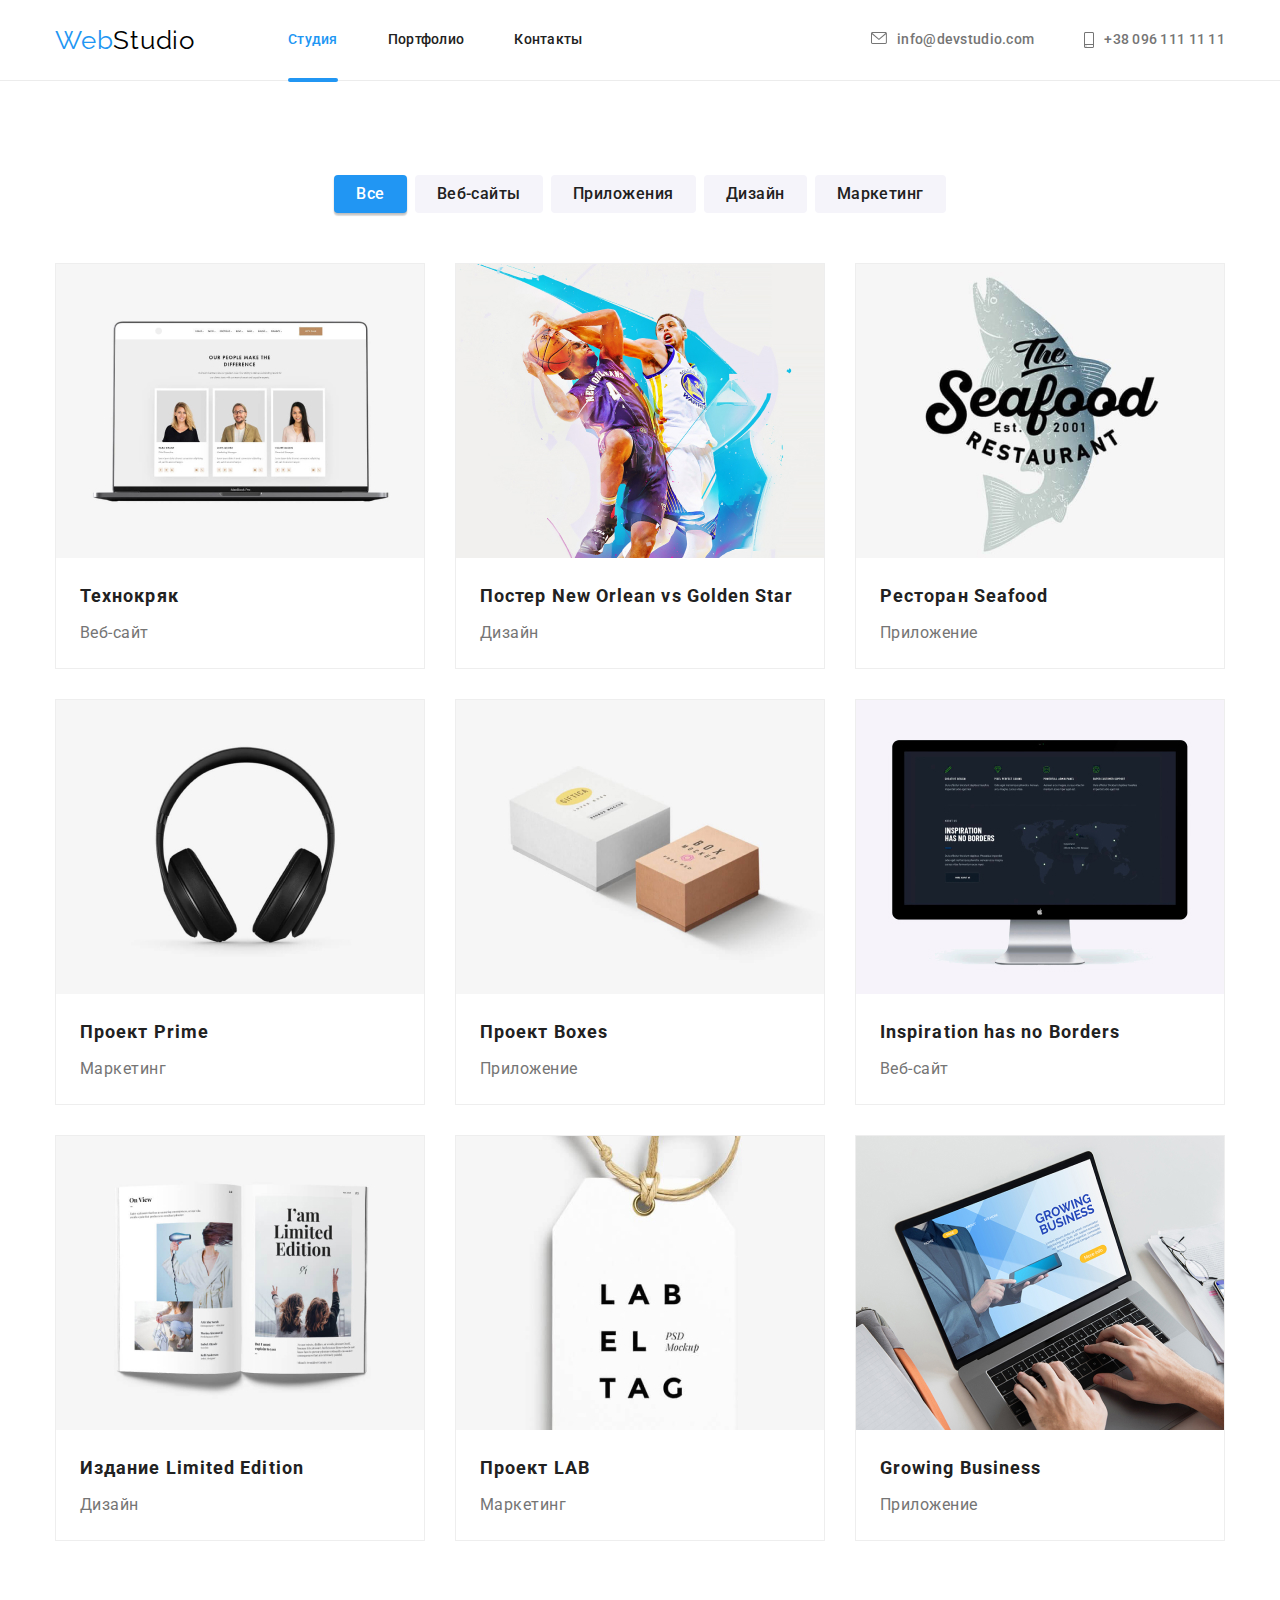
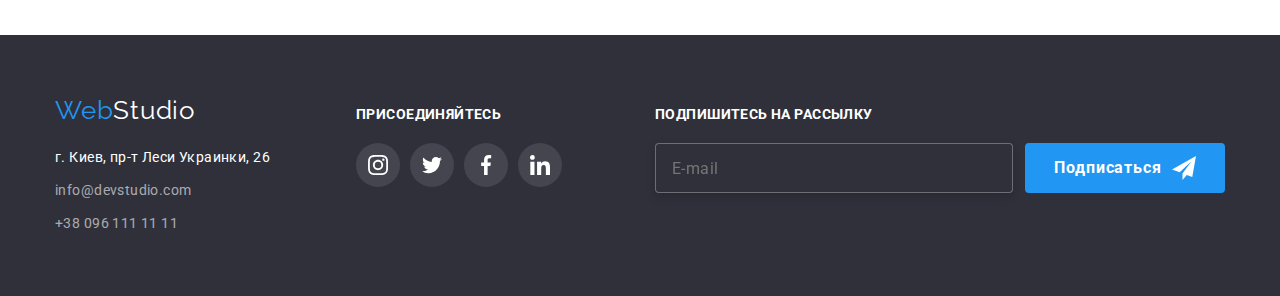
==== portfolio.html @ a32738e6 "add BEM-index" ====
<!DOCTYPE html>
<html lang="ru">
  <head>
    <meta charset="UTF-8" />
    <meta http-equiv="X-UA-Compatible" content="IE=edge" />
    <meta name="viewport" content="width=device-width, initial-scale=1.0" />
    <title>WebStudio</title>
    <link rel="preconnect" href="https://fonts.googleapis.com" />
    <link rel="preconnect" href="https://fonts.gstatic.com" crossorigin />
    <link
      href="https://fonts.googleapis.com/css2?family=Raleway:wght@700&family=Roboto:wght@400;500;700;900&display=swap"
      rel="stylesheet"
    />
    <link
      rel="stylesheet"
      href="https://cdnjs.cloudflare.com/ajax/libs/modern-normalize/1.1.0/modern-normalize.min.css"
    />
    <link rel="stylesheet" href="./css/styles.css" />
  </head>
  <body>
    <header class="border">
      <div class="container header-div">
        <div class="header-div">
          <a href="" class="header-div__logo">
            <span class="header-div__logo-1">Web</span><span class="header-div__logo-2">Studio</span></a
          >
          <nav>
            <ul class="site-nav list">
              <li class="site-nav__iten">
                <a href="./index.html" class="site-nav__activ">Студия</a>
              </li>
              <li class="site-nav__iten">
                <a href="./portfolio.html" class="site-nav__list">Портфолио</a>
              </li>
              <li class="site-nav__iten">
                <a href="" class="site-nav__list">Контакты</a>
              </li>
            </ul>
          </nav>
        </div>
        <div class="contacts">
          <ul class="contacts-list list">
            <li class="contacts-list__iten">
              <a href="mailto:info@devstudio.com" class="contacts-list__info">
                <svg class="contacts-list__header-icon" width="16" height="12">
                  <use href="./img/symbol-defs.svg#icon-envelope"></use>
                </svg>
                info@devstudio.com</a
              >
            </li>
            <li class="contacts-list__iten">
              <a href="tel:+380961111111" class="contacts-list__info">
                <svg class="contacts-list__header-icon" width="10" height="16">
                  <use href="./img/symbol-defs.svg#icon-smartphone"></use>
                </svg>
                +38 096 111 11 11</a
              >
            </li>
          </ul>
        </div>
      </div>
    </header>

    <main>
      <section class="portfolio-section">
        <div class="container">
          <div class="button-list-div">
            <ul class="button-list list">
              <li class="iten">
                <button type="button" class="button-current-activ">Все</button>
              </li>
              <li class="iten">
                <button type="button" class="button-current">Веб-сайты</button>
              </li>
              <li class="iten">
                <button type="button" class="button-current">Приложения</button>
              </li>
              <li class="iten">
                <button type="button" class="button-current">Дизайн</button>
              </li>
              <li>
                <button type="button" class="button-current">Маркетинг</button>
              </li>
            </ul>
          </div>
          <ul class="user-portfolio-items list">
            <div class="user-portfolio-element">
              <div class="portfolio-img-text">
                <li>
                  <img
                    src="img/port.jpg"
                    alt="Веб-сайт"
                    width="370"
                    height="294"
                  />
                  <p class="user-portfolio-text">
                    Ресурс предлагает комплексные предложения с разным уровнем функционала и сервисов. Все это позволит посетителю получить исчерпывающие сведения о компании или частном лице. 
                  </p>
              </div>
              
                <div class="portfolio-title">
                  <h2 class="user-portfolio-name title">Технокряк</h2>
                  <p class="user-portfolio-type">Веб-сайт</p>
                </div>
              </li>
            </div>
            <div class="user-portfolio-element">
              <div class="portfolio-img-text">
                <li>
                  <img
                    src="img/port-1.jpg"
                    alt="Веб-сайт"
                    width="370"
                    height="294"
                  />
                  <p class="user-portfolio-text">
                    Ресурс предлагает комплексные предложения с разным уровнем функционала и сервисов. Все это позволит посетителю получить исчерпывающие сведения о компании или частном лице. 
                  </p>
              </div>
                <div class="portfolio-title">
                  <h2 class="user-portfolio-name title">
                    Постер New Orlean vs Golden Star
                  </h2>
                  <p class="user-portfolio-type">Дизайн</p>
                </div>
              </li>
            </div>
            <div class="user-portfolio-element">
              <div class="portfolio-img-text">
              <li>
                <img
                  src="img/port-2.jpg"
                  alt="Приложение"
                  width="370"
                  height="294"
                />
                <p class="user-portfolio-text">
                  Ресурс предлагает комплексные предложения с разным уровнем функционала и сервисов. Все это позволит посетителю получить исчерпывающие сведения о компании или частном лице. 
                </p>
              </div>
                <div class="portfolio-title">
                  <h2 class="user-portfolio-name title">Ресторан Seafood</h2>
                  <p class="user-portfolio-type">Приложение</p>
                </div>
              </li>
            </div>
            <div class="user-portfolio-element">
              <div class="portfolio-img-text">
              <li>
                <img
                  src="img/port-3.jpg"
                  alt="Маркетинг"
                  width="370"
                  height="294"
                />
                <p class="user-portfolio-text">
                    Ресурс предлагает комплексные предложения с разным уровнем функционала и сервисов. Все это позволит посетителю получить исчерпывающие сведения о компании или частном лице. 
                  </p>
                </div>
                <div class="portfolio-title">
                  <h2 class="user-portfolio-name title">Проект Prime</h2>
                  <p class="user-portfolio-type">Маркетинг</p>
                </div>
              </li>
            </div>
            <div class="user-portfolio-element">
              <div class="portfolio-img-text">
              <li>
                <img
                  src="img/port-4.jpg"
                  alt="Приложение"
                  width="370"
                  height="294"
                />
                <p class="user-portfolio-text">
                  Ресурс предлагает комплексные предложения с разным уровнем функционала и сервисов. Все это позволит посетителю получить исчерпывающие сведения о компании или частном лице. 
                </p>
              </div>
                <div class="portfolio-title">
                  <h2 class="user-portfolio-name title">Проект Boxes</h2>
                  <p class="user-portfolio-type">Приложение</p>
                </div>
              </li>
            </div>
            <div class="user-portfolio-element">
              <div class="portfolio-img-text">
              <li>
                <img
                  src="img/port-5.jpg"
                  alt="Веб-сайт"
                  width="370"
                  height="294"
                />
                <p class="user-portfolio-text">
                    Ресурс предлагает комплексные предложения с разным уровнем функционала и сервисов. Все это позволит посетителю получить исчерпывающие сведения о компании или частном лице. 
                  </p>
                </div>
                <div class="portfolio-title">
                  <h2 class="user-portfolio-name title">
                    Inspiration has no Borders
                  </h2>
                  <p class="user-portfolio-type">Веб-сайт</p>
                </div>
              </li>
            </div>
            <div class="user-portfolio-element">
              <div class="portfolio-img-text">
                <li>
                  <img
                    src="img/port-6.jpg"
                    alt="Веб-сайт"
                    width="370"
                    height="294"
                  />
                  <p class="user-portfolio-text">
                    Ресурс предлагает комплексные предложения с разным уровнем функционала и сервисов. Все это позволит посетителю получить исчерпывающие сведения о компании или частном лице. 
                  </p>
              </div>
                <div class="portfolio-title">
                  <h2 class="user-portfolio-name title">
                    Издание Limited Edition
                  </h2>
                  <p class="user-portfolio-type">Дизайн</p>
                </div>
              </li>
            </div>
            <div class="user-portfolio-element">
              <div class="portfolio-img-text">
              <li>
                <img
                  src="img/port-7.jpg"
                  alt="Маркетинг"
                  width="370"
                  height="294"
                />
                <p class="user-portfolio-text">
                    Ресурс предлагает комплексные предложения с разным уровнем функционала и сервисов. Все это позволит посетителю получить исчерпывающие сведения о компании или частном лице. 
                  </p>
                </div>
                <div class="portfolio-title">
                  <h2 class="user-portfolio-name title">Проект LAB</h2>
                  <p class="user-portfolio-type">Маркетинг</p>
                </div>
              </li>
            </div>
            <div class="user-portfolio-element">
              <div class="portfolio-img-text">
              <li>
                <img
                  src="img/port-8.jpg"
                  alt="Приложение"
                  width="370"
                  height="294"
                />
                <p class="user-portfolio-text">
                    Ресурс предлагает комплексные предложения с разным уровнем функционала и сервисов. Все это позволит посетителю получить исчерпывающие сведения о компании или частном лице. 
                  </p>
                </div>
                <div class="portfolio-title">
                  <h2 class="user-portfolio-name title">Growing Business</h2>
                  <p class="user-portfolio-type">Приложение</p>
                </div>
              </li>
            </div>
          </ul>
        </div>
      </section>
    </main>
    
    <footer  class="footer-container">
      <div class="container footer-contacts">
        <div class="footer-div">
          <a href="" class="footer-div__logo logo-footer">
            <span class="footer-div__logo-1">Web</span><span class="footer-div__logo-2">Studio</span></a
          >
          <address class="footer-div__address">
            <ul class="footer-div__contacts list">
              <li class="footer-div__iten">
                <a
                  href="https://goo.gl/maps/tQwy83gQyjdD5JpE6"
                  class="footer-div__address-activ"
                  >г. Киев, пр-т Леси Украинки, 26</a
                >
              </li>
              <li class="footer-div__iten">
                <a href="mailto:info@devstudio.com" class="footer-div__address-list"
                  >info@devstudio.com</a
                >
              </li>
              <li class="footer-div__iten">
                <a href="tel:+380961111111" class="footer-div__address-list"
                  >+38 096 111 11 11</a
                >
              </li>
            </ul>
          </address>
        </div>
        <div class="footer-box">
          <h2 class="footer-box__title">Присоединяйтесь</h2>
          <ul class="footer-box__team list">
            <li class="footer-box__list">
              <a
                href=""
                target="_blank"
                rel="noopener noreferrer nofollow"
                class="footer-box__icon"
              >
                <svg class="footer-box__user-icon" width="20" height="20">
                  <use href="./img/symbol-defs.svg#icon-instagram-f"></use>
                </svg>
              </a>
            </li>
            <li class="footer-box__list">
              <a
                href=""
                target="_blank"
                rel="noopener noreferrer nofollow"
                class="footer-box__icon"
              >
                <svg class="footer-box__user-icon" width="20" height="20">
                  <use href="./img/symbol-defs.svg#icon-twitter-f"></use>
                </svg>
              </a>
            </li>
            <li class="footer-box__list">
              <a
                href=""
                target="_blank"
                rel="noopener noreferrer nofollow"
                class="footer-box__icon"
              >
                <svg class="footer-box__user-icon" width="20" height="20">
                  <use href="./img/symbol-defs.svg#icon-facebook-f"></use>
                </svg>
              </a>
            </li>
            <li class="footer-box__list">
              <a
                href=""
                target="_blank"
                rel="noopener noreferrer nofollow"
                class="footer-box__icon"
              >
                <svg class="footer-box__user-icon" width="20" height="20">
                  <use href="./img/symbol-defs.svg#icon-linkedin-f"></use>
                </svg>
              </a>
            </li>
          </ul>
        </div>
        <div class="footer-mail">
          <h2 class="footer-box__title">Подпишитесь на рассылку</h2>
          <form class="footer-mail__form">
            <label class="footer-mail__label">
              <input
                type="email"
                class="footer-mail__input"
                name="email"
                placeholder="E-mail"
                required
              />
            </label>
            <button type="submit" class="footer-mail__button">
              Подписаться
              <svg class="footer-mail__icon" width="24" height="24">
                <use href="./img/symbol-defs.svg#icon-send-f"></use>
              </svg>
            </button>
          </form>
        </div>
      </div>
    </footer>
  </body>
  </body>
</html>
---- css/styles.css ----
:root {
  --primary-text-color: #757575;
  --title-text-color: #212121;
  --activ-color: #2196f3;
  --color-header: #000000;
  --color-text-reserve: #ffffff;
  --color-footer-contacts: rgba(255, 255, 255, 0.6);
  --color-icons: #afb1b8;
}

body {
  margin: 0;
  font-family: "Roboto", sans-serif;
  background-color: #ffffff;
  color: var(--title-text-color);
}

/*--------------------------logo----------------------------*/
.header-div__logo {
  text-decoration: none;
  display: flex;
  padding-top: 24px;
  padding-bottom: 24px;
}

.header-div__logo-1 {
  font-family: "Raleway", sans-serif;
  font-size: 26px;
  line-height: 1.19;
  letter-spacing: 0.03em;
}

.header-div__logo-2 {
  font-family: "Raleway", sans-serif;
  font-size: 26px;
  line-height: 1.19;
  letter-spacing: 0.03em;
}

.header-div__logo-1 {
  color: var(--activ-color);
}

.header-div__logo-2 {
  color: var(--color-header);
}

.container {
  width: 1200px;
  margin: 0 auto;
  padding-left: 15px;
  padding-right: 15px;
}

/*--------------------------studio-main---------------------------*/
.border {
  border-bottom: 1px solid #ececec;
}

.title {
  color: var(--title-text-color);
  margin: 0;
}

.header-div {
  display: flex;
  align-items: center;
}

.contacts-list > .iten {
  display: flex;
  align-items: center;
}

.list {
  margin: 0;
  padding: 0;
  list-style: none;
}

.site-nav {
  display: flex;
  margin-left: 93px;
  align-items: baseline;
}

.site-nav__iten:not(:last-child) {
  margin-right: 50px;
}

.contacts-list__iten:not(:last-child) {
  margin-right: 50px;
}

.site-nav__activ {
  text-decoration: none;
  transition: color 250ms cubic-bezier(0.4, 0, 0.2, 1),
    fill 250ms cubic-bezier(0.4, 0, 0.2, 1);
}

.site-nav__list {
  text-decoration: none;
  transition: color 250ms cubic-bezier(0.4, 0, 0.2, 1),
    fill 250ms cubic-bezier(0.4, 0, 0.2, 1);
}

.site-nav__activ {
  display: block;
  padding-top: 32px;
  padding-bottom: 32px;

  font-weight: 500;
  font-size: 14px;
  line-height: 1.14;
  color: var(--activ-color);
  letter-spacing: 0.02em;
  position: relative;
}

.site-nav__list {
  display: block;
  padding-top: 32px;
  padding-bottom: 32px;

  font-weight: 500;
  font-size: 14px;
  line-height: 1.14;
  color: var(--title-text-color);
  letter-spacing: 0.02em;
  position: relative;
  transition: color 250ms cubic-bezier(0.4, 0, 0.2, 1),
    fill 250ms cubic-bezier(0.4, 0, 0.2, 1);
}

.site-nav__activ:hover,
.site-nav__activ:focus {
  color: var(--activ-color);
}

.site-nav__list:hover,
.site-nav__list:focus {
  color: var(--activ-color);
}

.site-nav__list:hover::after {
  content: "";
  height: 4px;
  width: 100%;
  background-color: #2196f3;
  border-radius: 2px;
  margin-top: 30px;
  display: block;
  position: absolute;
}

.site-nav__activ::after {
  content: "";
  height: 4px;
  width: 100%;
  background-color: #2196f3;
  border-radius: 2px;
  margin-top: 30px;
  display: block;
  position: absolute;
}

.contacts {
  display: flex;
  margin-left: auto;
}

.contacts-list {
  display: flex;
  margin-left: auto;
}

.contacts-list__info {
  display: flex;
  padding-top: 32px;
  padding-bottom: 32px;

  font-weight: 500;
  font-size: 14px;
  line-height: 1.14;
  text-decoration: none;
  color: var(--primary-text-color);
  letter-spacing: 0.02em;
  transition: color 250ms cubic-bezier(0.4, 0, 0.2, 1),
    fill 250ms cubic-bezier(0.4, 0, 0.2, 1);
}

.contacts-list__header-icon {
  margin-right: 10px;
  fill: currentColor;
}

.contacts-list__info:hover,
.contacts-list__info:focus {
  color: var(--activ-color);
}

.heading-job {
  padding-bottom: 94px;
}

.heading {
  background-color: #c4c4c4;
  height: 600px;
  padding-top: 200px;
  background-image: linear-gradient(
      to right,
      rgba(47, 48, 58, 0.4),
      rgba(47, 48, 58, 0.4)
    ),
    url(../img/hero.jpg);

  background-repeat: no-repeat;
  background-position: center;
  background-size: cover;
}

.heading__text {
  display: block;
  margin: 0 252px;
  text-align: center;
  margin-bottom: 30px;

  font-weight: 900;
  font-size: 44px;
  line-height: 1.36;
  text-transform: uppercase;
  color: var(--color-text-reserve);
  letter-spacing: 0.06em;
}

.heading__button-activ {
  display: inline-block;
  align-items: center;
  text-align: center;
  border: 2px solid var(--activ-color);
  border-radius: 4px;
  margin: 0 485px;
  width: 200px;
  height: 50px;

  cursor: pointer;
  font-weight: 700;
  font-size: 16px;
  line-height: 1.88;
  font-family: inherit;
  color: var(--color-text-reserve);
  background-color: #2196f3;
  border-color: var(--activ-color);
  letter-spacing: 0.06em;
}

.heading__button-activ {
  transition: background-color 250ms cubic-bezier(0.4, 0, 0.2, 1),
    fill 250ms cubic-bezier(0.4, 0, 0.2, 1);
}

.heading__button-activ:hover,
.heading__button-activ:focus {
  background-color: #188ce8;
  box-shadow: 0px 4px 4px rgba(0, 0, 0, 0.15);
  border-radius: 4px;
  border-color: var(--activ-color);
}

.heading-features {
  padding-top: 94px;
  padding-bottom: 94px;
}

.heading-features__list {
  display: flex;
}

.heading-features__section:not(:last-child) {
  margin-right: 30px;
}

.heading-features__section {
  display: block;
  margin-left: auto;
  width: 270px;
}

.heading-features__icon {
  display: flex;
  height: 120px;
  margin-bottom: 30px;
  background-color: #f5f4fa;
  border-radius: 4px;
  justify-content: center;
  align-items: center;
}

.heading-features__icon-svg {
  width: 70px;
  height: 70px;
}

.heading-features__title {
  display: block;
  padding: 0;
  font-weight: 700;
  font-size: 14px;
  line-height: 1.14;
  text-transform: uppercase;
  letter-spacing: 0.03em;
}

.heading-features__text {
  display: block;
  margin: 10px 0 0 0;
  font-size: 14px;
  line-height: 1.71;
  color: var(--primary-text-color);
  letter-spacing: 0.03em;
}

.heading-job__portfolio {
  display: block;
  margin: 0 0 50px 0;
  text-align: center;

  font-weight: 700;
  font-size: 36px;
  line-height: 1.17;
  letter-spacing: 0.03em;
}

.heading-job__list {
  display: flex;
}

.heading-job__img {
  position: relative;
}

.heading-job__img-text {
  position: absolute;
  bottom: 0;
  height: 70px;
  width: 100%;
  background-color: rgba(47, 48, 58, 0.8);
  font-weight: 700;
  font-size: 14px;
  line-height: 1.14;
  text-align: center;
  letter-spacing: 0.03em;
  text-transform: uppercase;
  color: #ffffff;
  margin: 0;
  padding: 27px 82px;
}

.heading-job__pict {
  display: block;
}

.heading-job__img:not(:last-child) {
  margin-right: 30px;
}

.user-team {
  background-color: #f5f4fa;
  padding-top: 94px;
  padding-bottom: 94px;
}

.user-team__title {
  display: block;
  margin: 0;
  text-align: center;
  padding-bottom: 50px;

  font-weight: 700;
  font-size: 36px;
  line-height: 1.17;
  letter-spacing: 0.03em;
}

.user-team__list {
  display: flex;
}

.user-team__pict {
  display: block;
}

.user-team__img:not(:last-child) {
  margin-right: 30px;
}

.user-team__img {
  background-color: #ffffff;
  box-shadow: 0px 1px 3px rgba(0, 0, 0, 0.12), 0px 1px 1px rgba(0, 0, 0, 0.14),
    0px 2px 1px rgba(0, 0, 0, 0.2);
  border-radius: 0px 0px 4px 4px;
  width: 270px;
}

.user-profession {
  padding-top: 30px;
  padding-bottom: 30px;
}

.user-profession__name {
  display: block;
  margin: 0 0 10px 0;
  text-align: center;

  font-weight: 500;
  font-size: 16px;
  line-height: 1.19;
  letter-spacing: 0.03em;
}

.user-profession__type {
  display: block;
  margin: 0;
  text-align: center;

  font-size: 16px;
  line-height: 1.17;
  color: var(--primary-text-color);
  letter-spacing: 0.03em;
}

.team-box {
  display: block;
  margin-top: 16px;
}

.team-box__social {
  display: flex;
  justify-content: center;
}

.team-box__icon {
  display: flex;
  justify-content: center;
  align-items: center;
  width: 44px;
  height: 44px;
  border-radius: 50%;
  padding: 0;
  background-color: #ffffff;
  fill: var(--color-icons);
  transition: background-color 250ms cubic-bezier(0.4, 0, 0.2, 1),
    fill 250ms cubic-bezier(0.4, 0, 0.2, 1);
}

.team-box__list:not(:last-child) {
  margin-right: 10px;
}

.team-box__icon:hover,
.team-box__icon:focus {
  background-color: #2196f3;
  fill: var(--color-text-reserve);
}

.user-client {
  padding-top: 94px;
  padding-bottom: 94px;
}

.user-client__title {
  display: block;
  margin: 0;
  text-align: center;
  padding-bottom: 50px;

  font-weight: 700;
  font-size: 36px;
  line-height: 1.17;
  letter-spacing: 0.03em;
}

.user-client__team {
  display: flex;
  justify-content: center;
}

.user-client__list {
  display: flex;
  width: 170px;
  height: 92px;
  padding: 0;
}

.user-client__list:not(:last-child) {
  margin-right: 30px;
}

.user-client__icon {
  justify-content: center;
  border: 1px solid #afb1b8;
  box-sizing: border-box;
  border-radius: 4px;
  fill: var(--color-icons);
  transition: border 250ms cubic-bezier(0.4, 0, 0.2, 1),
    fill 250ms cubic-bezier(0.4, 0, 0.2, 1);
}

.user-client__user-icon {
  margin: 16px 32px;
}

.user-client__icon:hover,
.user-client__icon:focus {
  border: 1px solid #2196f3;
  fill: var(--activ-color);
}

/*--------------------------footer----------------------------*/
.footer-div {
  display: block;
}

.footer-div__logo {
  text-decoration: none;
  display: flex;
  padding-top: 24px;
  padding-bottom: 24px;
}

.footer-div__logo-1 {
  font-family: "Raleway", sans-serif;
  font-size: 26px;
  line-height: 1.19;
  letter-spacing: 0.03em;
}

.footer-div__logo-2 {
  font-family: "Raleway", sans-serif;
  font-size: 26px;
  line-height: 1.19;
  letter-spacing: 0.03em;
}

.footer-div__logo-1 {
  color: var(--activ-color);
}

.footer-div__logo-2 {
  color: var(--color-text-reserve);
}

.footer-container {
  background-color: #2f303a;
  padding-top: 60px;
  padding-bottom: 60px;
}

.logo-footer {
  padding-bottom: 20px;
  padding-top: 0;
  width: 145px;
}

.footer-contacts {
  display: flex;
}

.footer-div__contacts {
  display: flex;
  flex-direction: column;
  width: 231px;
  padding-left: 0;
}

.footer-div__iten:not(:last-child) {
  margin-bottom: 9px;
}

.footer-div__address {
  margin: 0;
  width: 231px;
  font-size: 14px;
  line-height: 1.71;
  font-style: normal;
  letter-spacing: 0.03em;
}

.footer-div__address-activ {
  text-decoration: none;
  color: var(--color-text-reserve);
}

.footer-div__address-list {
  color: var(--color-footer-contacts);
  text-decoration: none;
  transition: color 250ms cubic-bezier(0.4, 0, 0.2, 1),
    fill 250ms cubic-bezier(0.4, 0, 0.2, 1);
}

.footer-div__address-list:hover,
.footer-div__address-list:focus {
  color: var(--color-text-reserve);
}

.footer-box {
  margin-top: 12px;
  margin-left: 70px;
}

.footer-box__title {
  display: block;
  margin: 0;
  text-align: left;
  padding-bottom: 20px;

  font-weight: 700;
  font-size: 14px;
  line-height: 1.14;
  letter-spacing: 0.03em;
  text-transform: uppercase;
  color: var(--color-text-reserve);
}

.footer-box__team {
  display: flex;
  justify-content: center;
}

.footer-box__icon {
  display: flex;
  justify-content: center;
  align-items: center;
  width: 44px;
  height: 44px;
  border-radius: 50%;
  padding: 0;
  background-color: rgba(255, 255, 255, 0.1);
  fill: var(--color-text-reserve);
  transition: background-color 250ms cubic-bezier(0.4, 0, 0.2, 1),
    fill 250ms cubic-bezier(0.4, 0, 0.2, 1);
}

.footer-box__list:not(:last-child) {
  margin-right: 10px;
}

.footer-box__icon:hover,
.footer-box__icon:focus {
  background-color: #2196f3;
  fill: var(--color-text-reserve);
}

.footer-mail {
  margin-top: 12px;
  margin-left: 93px;
}

.footer-mail__form {
  display: flex;
}

.footer-mail__label {
  box-sizing: border-box;
  outline: none;
}


.footer-mail__input {
  display: flex;
  box-sizing: border-box;
  align-items: center;
  outline: none;
  border: 1px solid rgba(255, 255, 255, 0.3);
  filter: drop-shadow(0px 4px 4px rgba(0, 0, 0, 0.15));
  border-radius: 4px;
  font-size: 16px;
  line-height: 1.25;
  letter-spacing: 0.03em;
  color: var(--color-footer-contacts);
  height: 50px;
  width: 358px;
  padding-left: 16px;
  background-color: #2f303a;
  transition: border-color 250ms cubic-bezier(0.4, 0, 0.2, 1),
    fill 250ms cubic-bezier(0.4, 0, 0.2, 1);
}

.footer-mail__input:valid {
  border-color: var(--activ-color);
}

.footer-mail__input:invalid {
  border-color: rgba(255, 255, 255, 0.3);
}

.footer-mail__input:focus {
  border-color: var(--activ-color);
}

.footer-mail__button {
  display: flex;
  align-items: center;
  justify-content: center;
  border: 2px solid var(--activ-color);
  border-radius: 4px;
  margin-left: 12px;
  width: 200px;
  height: 50px;

  cursor: pointer;
  font-weight: 700;
  font-size: 16px;
  line-height: 1.88;
  font-family: inherit;
  color: var(--color-text-reserve);
  background-color: #2196f3;
  border-color: var(--activ-color);
  letter-spacing: 0.06em;
  transition: background-color 250ms cubic-bezier(0.4, 0, 0.2, 1),
    fill 250ms cubic-bezier(0.4, 0, 0.2, 1);
}

.footer-mail__button:hover,
.footer-mail__button:focus {
  background-color: #188ce8;
  box-shadow: 0px 4px 4px rgba(0, 0, 0, 0.15);
  border-radius: 4px;
  border-color: var(--activ-color);
}

.footer-mail__icon {
  margin-left: 10px;
  fill: currentColor;
}

/*--------------------------portfolio----------------------------*/
.portfolio-section {
  padding-bottom: 94px;
  padding-top: 94px;
}

.button-list-div {
  margin-bottom: 50px;
}

.button-list {
  display: flex;
  justify-content: center;
  margin: 0;
}

.button-list > .iten:not(:last-child) {
  margin-right: 8px;
}

.button-current-activ {
  display: inline-block;
  align-items: center;
  text-align: center;
  padding: 6px 22px;

  cursor: pointer;
  font-weight: 500;
  font-size: 16px;
  line-height: 1.63;
  font-family: inherit;
  color: var(--color-text-reserve);
  background-color: #2196f3;
  border: none;
  letter-spacing: 0.03em;
  border-radius: 4px;
  box-shadow: 0px 3px 1px rgba(0, 0, 0, 0.1), 0px 1px 2px rgba(0, 0, 0, 0.08),
    0px 2px 2px rgba(0, 0, 0, 0.12);
}

.button-current {
  display: inline-block;
  align-items: center;
  text-align: center;
  padding: 6px 22px;

  cursor: pointer;
  font-weight: 500;
  font-size: 16px;
  line-height: 1.63;
  font-family: inherit;
  color: var(--title-text-color);
  background-color: #f5f4fa;
  border: none;
  letter-spacing: 0.03em;
  border-radius: 4px;
  transition: color 250ms cubic-bezier(0.4, 0, 0.2, 1),
    fill 250ms cubic-bezier(0.4, 0, 0.2, 1);
}

.button-current:hover,
.button-current:focus {
  color: var(--color-text-reserve);
  background-color: #2196f3;
  border-color: var(--activ-color);
  box-shadow: 0px 3px 1px rgba(0, 0, 0, 0.1), 0px 1px 2px rgba(0, 0, 0, 0.08),
    0px 2px 2px rgba(0, 0, 0, 0.12);
}

.user-portfolio-items {
  display: flex;
  flex-wrap: wrap;
}

.user-portfolio-element {
  width: 370px;
  margin-right: 30px;
  margin-bottom: 30px;
  border: 1px solid #eeeeee;
  box-sizing: border-box;
  transition: color 250ms cubic-bezier(0.4, 0, 0.2, 1),
    fill 250ms cubic-bezier(0.4, 0, 0.2, 1);
}

.user-portfolio-element:hover .user-portfolio-text {
  transform: translateY(0);
}

.portfolio-img-text {
  position: relative;
  overflow: hidden;
}

.user-portfolio-text {
  position: absolute;
  top: 0;
  background-color: rgba(33, 150, 243, 0.9);
  color: var(--color-text-reserve);
  font-size: 18px;
  line-height: 1.56;
  letter-spacing: 0.03em;
  padding: 63px 24px;
  margin: 0;
  transform: translateY(100%);
  transition: 250ms linear;
  overflow: auto;
}

.user-portfolio-element:hover {
  box-shadow: 0px 4px 4px rgba(0, 0, 0, 0.25);
}

.user-portfolio-element:nth-child(3n) {
  margin-right: 0;
}

.user-portfolio-element:nth-last-child(-n + 3) {
  margin-bottom: 0;
}

.user-portfolio-element img {
  display: block;
}

.portfolio-title {
  padding-top: 20px;
  padding-left: 24px;
  padding-bottom: 20px;
}

.user-portfolio-name {
  display: block;
  margin: 0 0 4px 0;

  font-weight: 700;
  font-size: 18px;
  line-height: 2;
  letter-spacing: 0.06em;
}

.user-portfolio-type {
  display: block;
  margin: 0;

  font-size: 16px;
  line-height: 1.88;
  color: var(--primary-text-color);
  letter-spacing: 0.03em;
}

/* ------------------------------------modal------------------------------ */

.backdrop {
  position: fixed;
  top: 0;
  background-color: rgba(0, 0, 0, 0.2);
  width: 100%;
  height: 100%;
  transition: opacity 250ms, visibility 250ms;
}

.backdrop.is-hidden .modal {
  transform: scale(0.25) rotateY(60deg);
}

.modal {
  width: 528px;
  height: 581px;
  background-color: #ffffff;
  border-radius: 4px;
  position: absolute;
  top: 50%;
  left: 50%;
  transition: transform 250ms;
  transform: translate(-50%, -50%) scale(1) rotateY(0);
}

.modal-close-btn {
  display: flex;
  justify-content: center;
  align-items: center;
  cursor: pointer;
  position: absolute;
  height: 30px;
  width: 30px;
  border-radius: 50%;
  border: 1px solid rgba(0, 0, 0, 0.1);
  top: 8px;
  right: 8px;
  padding: 0;
  text-align: center;
  transition: color 250ms cubic-bezier(0.4, 0, 0.2, 1),
    fill 250ms cubic-bezier(0.4, 0, 0.2, 1);
}

.modal-close-btn:hover,
.modal-close-btn:focus {
  fill: var(--activ-color);
}

.is-hidden {
  opacity: 0;
  pointer-events: none;
  visibility: hidden;
}

.modal-title {
  display: flex;
  text-align: center;
  position: absolute;
  font-weight: 700;
  font-size: 20px;
  line-height: 1.15;
  letter-spacing: 0.03em;
  color: var(--title-text-color);
  top: 40px;
  left: 40px;
  margin: 0 0 12px 0;
  padding: 0;
}

.modal-label {
  display: flex;
  flex-direction: column;
  margin-left: 40px;
  margin-bottom: 4px;
  font-size: 12px;
  line-height: 1.17;
  letter-spacing: 0.01em;
  color: var(--primary-text-color);
}

.modal-user-name {
  margin-top: 75px;
}

.modal-input-div {
  position: relative;
  margin: 0 40px 10px 40px;
}

.modal-input {
  box-sizing: border-box;
  width: 448px;
  height: 40px;
  border: 1px solid rgba(33, 33, 33, 0.2);
  border-radius: 4px;
  padding-left: 42px;
  outline: none;
  transition: border-color 250ms cubic-bezier(0.4, 0, 0.2, 1),
    fill 250ms cubic-bezier(0.4, 0, 0.2, 1);
}

.modal-input-icon {
  position: absolute;
  left: 12px;
  top: 50%;
  transform: translateY(-50%);
  transition: border-color 250ms cubic-bezier(0.4, 0, 0.2, 1),
    fill 250ms cubic-bezier(0.4, 0, 0.2, 1);
}

.modal-input:focus {
  border-color: var(--activ-color);
}

.modal-input:focus + .modal-input-icon {
  fill: var(--activ-color);
}

.modal-text {
  position: relative;
  margin: 0 40px 10px 40px;
  display: flex;
  width: 448px;
  height: 120px;
  border: 1px solid rgba(33, 33, 33, 0.2);
  border-radius: 4px;
  padding-left: 16px;
  padding-top: 12px;
  resize: none;
  outline: none;
  font-size: 12px;
  line-height: 1.17;
  letter-spacing: 0.01em;
  color: rgba(117, 117, 117, 0.5);
  transition: border-color 250ms cubic-bezier(0.4, 0, 0.2, 1),
    fill 250ms cubic-bezier(0.4, 0, 0.2, 1);
}

.modal-text::placeholder {
  font-size: 12px;
  line-height: 1.17;
  letter-spacing: 0.01em;
  color: rgba(117, 117, 117, 0.5);
}

.modal-text:focus {
  border-color: var(--activ-color);
}

.modal-field-div {
  position: relative;
  margin: 20px 40px 30px 54px;
}

.chek-text {
  display: flex;
  align-items: center;
  font-size: 14px;
  line-height: 1.71;
  letter-spacing: 0.03em;
  color: var(--primary-text-color);
}

.chek-text-link {
  display: flex;
  align-items: center;
  font-size: 14px;
  line-height: 1.71;
  letter-spacing: 0.03em;
  color: var(--activ-color);
  text-decoration-line: underline;
  margin-left: 4px;
}

.chek-text::before {
  content: "";
  width: 16px;
  height: 15px;
  margin-right: 7px;
  border: 2px solid #212121;
  border-radius: 2px;
}

.input-chek:checked + .chek-text::before {
  border: 0.2px solid #ffffff;
  background-image: url(../img/check-modal.svg);
  background-repeat: no-repeat;
  background-position: center;
}

.vis-hidden {
  position: absolute;
  white-space: nowrap;
  width: 1px;
  height: 1px;
  overflow: hidden;
  border: 0;
  padding: 0;
  clip: rect(0 0 0 0);
  clip-path: inset(50%);
  margin: -1px;
}

.button-chek {
  display: inline-block;
  text-align: center;
  align-items: center;
  justify-content: center;
  border: 2px solid var(--activ-color);
  border-radius: 4px;
  margin-left: 165px;
  padding: 0;
  width: 200px;
  height: 50px;
  cursor: pointer;
  font-weight: 700;
  font-size: 16px;
  line-height: 1.88;
  font-family: inherit;
  color: var(--color-text-reserve);
  background-color: #2196f3;
  border-color: var(--activ-color);
  letter-spacing: 0.06em;
  transition: background-color 250ms cubic-bezier(0.4, 0, 0.2, 1),
    fill 250ms cubic-bezier(0.4, 0, 0.2, 1);
}

.button-chek:hover,
.button-chek:focus {
  background-color: #188ce8;
  box-shadow: 0px 4px 4px rgba(0, 0, 0, 0.15);
  border-radius: 4px;
  border-color: var(--activ-color);
}
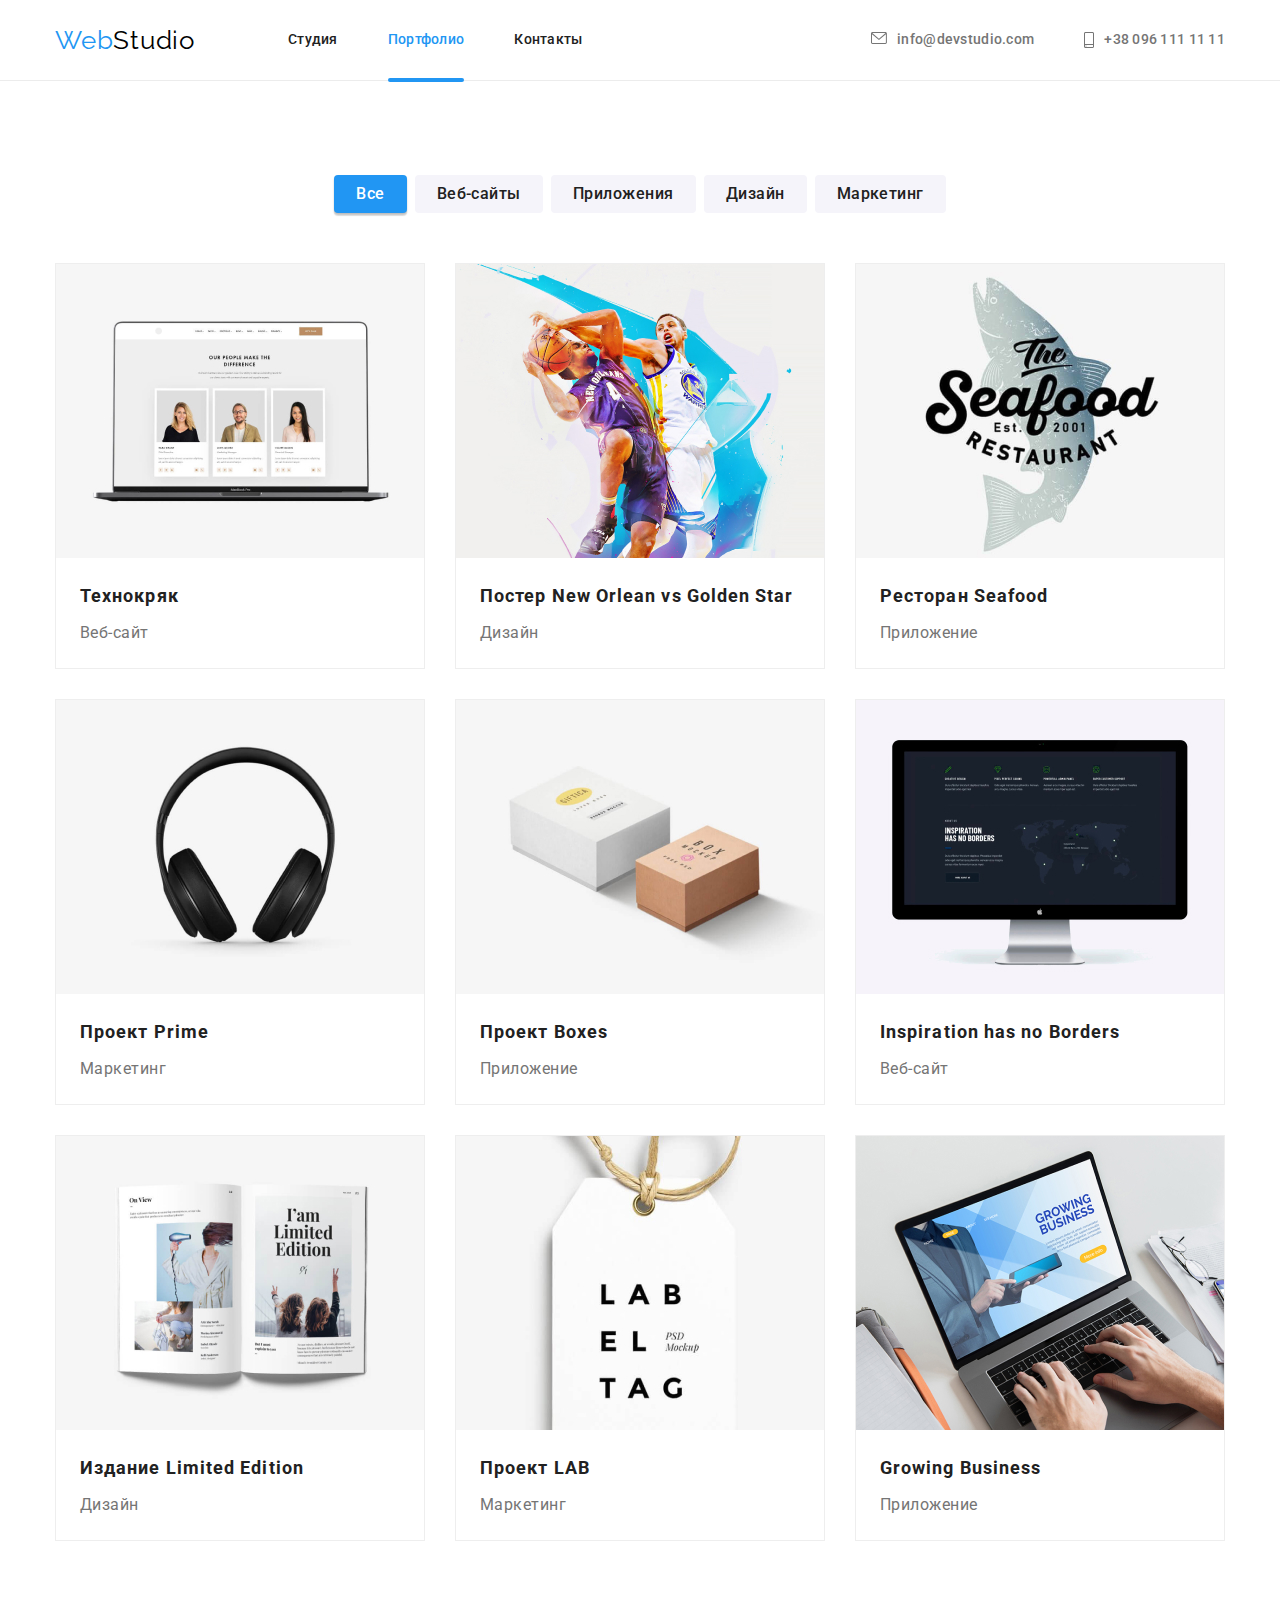
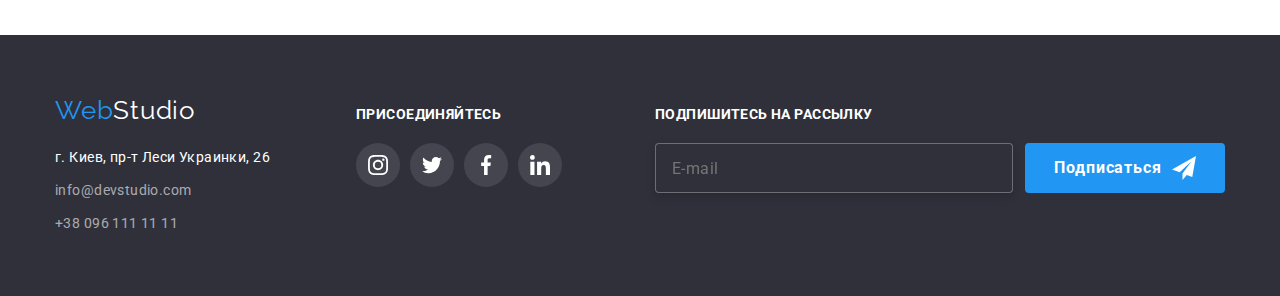
==== commit 0e1fb473: "add BEM-class" ====
--- a/portfolio.html
+++ b/portfolio.html
@@ -27,10 +27,10 @@
           <nav>
             <ul class="site-nav list">
               <li class="site-nav__iten">
-                <a href="./index.html" class="site-nav__activ">Студия</a>
+                <a href="./index.html" class="site-nav__list">Студия</a>
               </li>
               <li class="site-nav__iten">
-                <a href="./portfolio.html" class="site-nav__list">Портфолио</a>
+                <a href="./portfolio.html" class="site-nav__activ">Портфолио</a>
               </li>
               <li class="site-nav__iten">
                 <a href="" class="site-nav__list">Контакты</a>
@@ -64,28 +64,28 @@
     <main>
       <section class="portfolio-section">
         <div class="container">
-          <div class="button-list-div">
-            <ul class="button-list list">
+          <div class="portfolio-button">
+            <ul class="portfolio-button__list list">
               <li class="iten">
-                <button type="button" class="button-current-activ">Все</button>
+                <button type="button" class="portfolio-button__current-activ">Все</button>
               </li>
               <li class="iten">
-                <button type="button" class="button-current">Веб-сайты</button>
+                <button type="button" class="portfolio-button__current">Веб-сайты</button>
               </li>
               <li class="iten">
-                <button type="button" class="button-current">Приложения</button>
+                <button type="button" class="portfolio-button__current">Приложения</button>
               </li>
               <li class="iten">
-                <button type="button" class="button-current">Дизайн</button>
-              </li>
-              <li>
-                <button type="button" class="button-current">Маркетинг</button>
+                <button type="button" class="portfolio-button__current">Дизайн</button>
+              </li>
+              <li>
+                <button type="button" class="portfolio-button__current">Маркетинг</button>
               </li>
             </ul>
           </div>
-          <ul class="user-portfolio-items list">
-            <div class="user-portfolio-element">
-              <div class="portfolio-img-text">
+          <ul class="user-portfolio list">
+            <div class="user-portfolio__element">
+              <div class="user-portfolio__img">
                 <li>
                   <img
                     src="img/port.jpg"
@@ -93,19 +93,19 @@
                     width="370"
                     height="294"
                   />
-                  <p class="user-portfolio-text">
+                  <p class="user-portfolio__text">
                     Ресурс предлагает комплексные предложения с разным уровнем функционала и сервисов. Все это позволит посетителю получить исчерпывающие сведения о компании или частном лице. 
                   </p>
               </div>
               
-                <div class="portfolio-title">
-                  <h2 class="user-portfolio-name title">Технокряк</h2>
-                  <p class="user-portfolio-type">Веб-сайт</p>
-                </div>
-              </li>
-            </div>
-            <div class="user-portfolio-element">
-              <div class="portfolio-img-text">
+                <div class="user-portfolio__title">
+                  <h2 class="user-portfolio__name title">Технокряк</h2>
+                  <p class="user-portfolio__type">Веб-сайт</p>
+                </div>
+              </li>
+            </div>
+            <div class="user-portfolio__element">
+              <div class="user-portfolio__img">
                 <li>
                   <img
                     src="img/port-1.jpg"
@@ -113,20 +113,20 @@
                     width="370"
                     height="294"
                   />
-                  <p class="user-portfolio-text">
-                    Ресурс предлагает комплексные предложения с разным уровнем функционала и сервисов. Все это позволит посетителю получить исчерпывающие сведения о компании или частном лице. 
-                  </p>
-              </div>
-                <div class="portfolio-title">
-                  <h2 class="user-portfolio-name title">
+                  <p class="user-portfolio__text">
+                    Ресурс предлагает комплексные предложения с разным уровнем функционала и сервисов. Все это позволит посетителю получить исчерпывающие сведения о компании или частном лице. 
+                  </p>
+              </div>
+                <div class="user-portfolio__title">
+                  <h2 class="user-portfolio__name title">
                     Постер New Orlean vs Golden Star
                   </h2>
-                  <p class="user-portfolio-type">Дизайн</p>
-                </div>
-              </li>
-            </div>
-            <div class="user-portfolio-element">
-              <div class="portfolio-img-text">
+                  <p class="user-portfolio__type">Дизайн</p>
+                </div>
+              </li>
+            </div>
+            <div class="user-portfolio__element">
+              <div class="user-portfolio__img">
               <li>
                 <img
                   src="img/port-2.jpg"
@@ -134,18 +134,18 @@
                   width="370"
                   height="294"
                 />
-                <p class="user-portfolio-text">
+                <p class="user-portfolio__text">
                   Ресурс предлагает комплексные предложения с разным уровнем функционала и сервисов. Все это позволит посетителю получить исчерпывающие сведения о компании или частном лице. 
                 </p>
               </div>
-                <div class="portfolio-title">
-                  <h2 class="user-portfolio-name title">Ресторан Seafood</h2>
-                  <p class="user-portfolio-type">Приложение</p>
-                </div>
-              </li>
-            </div>
-            <div class="user-portfolio-element">
-              <div class="portfolio-img-text">
+                <div class="user-portfolio__title">
+                  <h2 class="user-portfolio__name title">Ресторан Seafood</h2>
+                  <p class="user-portfolio__type">Приложение</p>
+                </div>
+              </li>
+            </div>
+            <div class="user-portfolio__element">
+              <div class="user-portfolio__img">
               <li>
                 <img
                   src="img/port-3.jpg"
@@ -153,18 +153,18 @@
                   width="370"
                   height="294"
                 />
-                <p class="user-portfolio-text">
-                    Ресурс предлагает комплексные предложения с разным уровнем функционала и сервисов. Все это позволит посетителю получить исчерпывающие сведения о компании или частном лице. 
-                  </p>
-                </div>
-                <div class="portfolio-title">
-                  <h2 class="user-portfolio-name title">Проект Prime</h2>
-                  <p class="user-portfolio-type">Маркетинг</p>
-                </div>
-              </li>
-            </div>
-            <div class="user-portfolio-element">
-              <div class="portfolio-img-text">
+                <p class="user-portfolio__text">
+                    Ресурс предлагает комплексные предложения с разным уровнем функционала и сервисов. Все это позволит посетителю получить исчерпывающие сведения о компании или частном лице. 
+                  </p>
+                </div>
+                <div class="user-portfolio__title">
+                  <h2 class="user-portfolio__name title">Проект Prime</h2>
+                  <p class="user-portfolio__type">Маркетинг</p>
+                </div>
+              </li>
+            </div>
+            <div class="user-portfolio__element">
+              <div class="user-portfolio__img">
               <li>
                 <img
                   src="img/port-4.jpg"
@@ -172,18 +172,18 @@
                   width="370"
                   height="294"
                 />
-                <p class="user-portfolio-text">
+                <p class="user-portfolio__text">
                   Ресурс предлагает комплексные предложения с разным уровнем функционала и сервисов. Все это позволит посетителю получить исчерпывающие сведения о компании или частном лице. 
                 </p>
               </div>
-                <div class="portfolio-title">
-                  <h2 class="user-portfolio-name title">Проект Boxes</h2>
-                  <p class="user-portfolio-type">Приложение</p>
-                </div>
-              </li>
-            </div>
-            <div class="user-portfolio-element">
-              <div class="portfolio-img-text">
+                <div class="user-portfolio__title">
+                  <h2 class="user-portfolio__name title">Проект Boxes</h2>
+                  <p class="user-portfolio__type">Приложение</p>
+                </div>
+              </li>
+            </div>
+            <div class="user-portfolio__element">
+              <div class="user-portfolio__img">
               <li>
                 <img
                   src="img/port-5.jpg"
@@ -191,20 +191,20 @@
                   width="370"
                   height="294"
                 />
-                <p class="user-portfolio-text">
-                    Ресурс предлагает комплексные предложения с разным уровнем функционала и сервисов. Все это позволит посетителю получить исчерпывающие сведения о компании или частном лице. 
-                  </p>
-                </div>
-                <div class="portfolio-title">
-                  <h2 class="user-portfolio-name title">
+                <p class="user-portfolio__text">
+                    Ресурс предлагает комплексные предложения с разным уровнем функционала и сервисов. Все это позволит посетителю получить исчерпывающие сведения о компании или частном лице. 
+                  </p>
+                </div>
+                <div class="user-portfolio__title">
+                  <h2 class="user-portfolio__name title">
                     Inspiration has no Borders
                   </h2>
-                  <p class="user-portfolio-type">Веб-сайт</p>
-                </div>
-              </li>
-            </div>
-            <div class="user-portfolio-element">
-              <div class="portfolio-img-text">
+                  <p class="user-portfolio__type">Веб-сайт</p>
+                </div>
+              </li>
+            </div>
+            <div class="user-portfolio__element">
+              <div class="user-portfolio__img">
                 <li>
                   <img
                     src="img/port-6.jpg"
@@ -212,20 +212,20 @@
                     width="370"
                     height="294"
                   />
-                  <p class="user-portfolio-text">
-                    Ресурс предлагает комплексные предложения с разным уровнем функционала и сервисов. Все это позволит посетителю получить исчерпывающие сведения о компании или частном лице. 
-                  </p>
-              </div>
-                <div class="portfolio-title">
-                  <h2 class="user-portfolio-name title">
+                  <p class="user-portfolio__text">
+                    Ресурс предлагает комплексные предложения с разным уровнем функционала и сервисов. Все это позволит посетителю получить исчерпывающие сведения о компании или частном лице. 
+                  </p>
+              </div>
+                <div class="user-portfolio__title">
+                  <h2 class="user-portfolio__name title">
                     Издание Limited Edition
                   </h2>
-                  <p class="user-portfolio-type">Дизайн</p>
-                </div>
-              </li>
-            </div>
-            <div class="user-portfolio-element">
-              <div class="portfolio-img-text">
+                  <p class="user-portfolio__type">Дизайн</p>
+                </div>
+              </li>
+            </div>
+            <div class="user-portfolio__element">
+              <div class="user-portfolio__img">
               <li>
                 <img
                   src="img/port-7.jpg"
@@ -233,18 +233,18 @@
                   width="370"
                   height="294"
                 />
-                <p class="user-portfolio-text">
-                    Ресурс предлагает комплексные предложения с разным уровнем функционала и сервисов. Все это позволит посетителю получить исчерпывающие сведения о компании или частном лице. 
-                  </p>
-                </div>
-                <div class="portfolio-title">
-                  <h2 class="user-portfolio-name title">Проект LAB</h2>
-                  <p class="user-portfolio-type">Маркетинг</p>
-                </div>
-              </li>
-            </div>
-            <div class="user-portfolio-element">
-              <div class="portfolio-img-text">
+                <p class="user-portfolio__text">
+                    Ресурс предлагает комплексные предложения с разным уровнем функционала и сервисов. Все это позволит посетителю получить исчерпывающие сведения о компании или частном лице. 
+                  </p>
+                </div>
+                <div class="user-portfolio__title">
+                  <h2 class="user-portfolio__name title">Проект LAB</h2>
+                  <p class="user-portfolio__type">Маркетинг</p>
+                </div>
+              </li>
+            </div>
+            <div class="user-portfolio__element">
+              <div class="user-portfolio__img">
               <li>
                 <img
                   src="img/port-8.jpg"
@@ -252,13 +252,13 @@
                   width="370"
                   height="294"
                 />
-                <p class="user-portfolio-text">
-                    Ресурс предлагает комплексные предложения с разным уровнем функционала и сервисов. Все это позволит посетителю получить исчерпывающие сведения о компании или частном лице. 
-                  </p>
-                </div>
-                <div class="portfolio-title">
-                  <h2 class="user-portfolio-name title">Growing Business</h2>
-                  <p class="user-portfolio-type">Приложение</p>
+                <p class="user-portfolio__text">
+                    Ресурс предлагает комплексные предложения с разным уровнем функционала и сервисов. Все это позволит посетителю получить исчерпывающие сведения о компании или частном лице. 
+                  </p>
+                </div>
+                <div class="user-portfolio__title">
+                  <h2 class="user-portfolio__name title">Growing Business</h2>
+                  <p class="user-portfolio__type">Приложение</p>
                 </div>
               </li>
             </div>
--- a/css/styles.css
+++ b/css/styles.css
@@ -740,21 +740,21 @@
   padding-top: 94px;
 }
 
-.button-list-div {
+.portfolio-button {
   margin-bottom: 50px;
 }
 
-.button-list {
+.portfolio-button__list {
   display: flex;
   justify-content: center;
   margin: 0;
 }
 
-.button-list > .iten:not(:last-child) {
+.portfolio-button__list > .iten:not(:last-child) {
   margin-right: 8px;
 }
 
-.button-current-activ {
+.portfolio-button__current-activ {
   display: inline-block;
   align-items: center;
   text-align: center;
@@ -774,7 +774,7 @@
     0px 2px 2px rgba(0, 0, 0, 0.12);
 }
 
-.button-current {
+.portfolio-button__current {
   display: inline-block;
   align-items: center;
   text-align: center;
@@ -794,8 +794,8 @@
     fill 250ms cubic-bezier(0.4, 0, 0.2, 1);
 }
 
-.button-current:hover,
-.button-current:focus {
+.portfolio-button__current:hover,
+.portfolio-button__current:focus {
   color: var(--color-text-reserve);
   background-color: #2196f3;
   border-color: var(--activ-color);
@@ -803,12 +803,12 @@
     0px 2px 2px rgba(0, 0, 0, 0.12);
 }
 
-.user-portfolio-items {
+.user-portfolio {
   display: flex;
   flex-wrap: wrap;
 }
 
-.user-portfolio-element {
+.user-portfolio__element {
   width: 370px;
   margin-right: 30px;
   margin-bottom: 30px;
@@ -818,16 +818,16 @@
     fill 250ms cubic-bezier(0.4, 0, 0.2, 1);
 }
 
-.user-portfolio-element:hover .user-portfolio-text {
+.user-portfolio__element:hover .user-portfolio__text {
   transform: translateY(0);
 }
 
-.portfolio-img-text {
+.user-portfolio__img {
   position: relative;
   overflow: hidden;
 }
 
-.user-portfolio-text {
+.user-portfolio__text {
   position: absolute;
   top: 0;
   background-color: rgba(33, 150, 243, 0.9);
@@ -842,29 +842,29 @@
   overflow: auto;
 }
 
-.user-portfolio-element:hover {
+.user-portfolio__element:hover {
   box-shadow: 0px 4px 4px rgba(0, 0, 0, 0.25);
 }
 
-.user-portfolio-element:nth-child(3n) {
+.user-portfolio__element:nth-child(3n) {
   margin-right: 0;
 }
 
-.user-portfolio-element:nth-last-child(-n + 3) {
+.user-portfolio__element:nth-last-child(-n + 3) {
   margin-bottom: 0;
 }
 
-.user-portfolio-element img {
-  display: block;
-}
-
-.portfolio-title {
+.user-portfolio__element img {
+  display: block;
+}
+
+.user-portfolio__title {
   padding-top: 20px;
   padding-left: 24px;
   padding-bottom: 20px;
 }
 
-.user-portfolio-name {
+.user-portfolio__name {
   display: block;
   margin: 0 0 4px 0;
 
@@ -874,7 +874,7 @@
   letter-spacing: 0.06em;
 }
 
-.user-portfolio-type {
+.user-portfolio__type {
   display: block;
   margin: 0;
 
@@ -911,7 +911,7 @@
   transform: translate(-50%, -50%) scale(1) rotateY(0);
 }
 
-.modal-close-btn {
+.modal__close-btn {
   display: flex;
   justify-content: center;
   align-items: center;
@@ -929,8 +929,8 @@
     fill 250ms cubic-bezier(0.4, 0, 0.2, 1);
 }
 
-.modal-close-btn:hover,
-.modal-close-btn:focus {
+.modal__close-btn:hover,
+.modal__close-btn:focus {
   fill: var(--activ-color);
 }
 
@@ -940,7 +940,7 @@
   visibility: hidden;
 }
 
-.modal-title {
+.modal__title {
   display: flex;
   text-align: center;
   position: absolute;
@@ -955,7 +955,7 @@
   padding: 0;
 }
 
-.modal-label {
+.modal__label {
   display: flex;
   flex-direction: column;
   margin-left: 40px;
@@ -966,16 +966,16 @@
   color: var(--primary-text-color);
 }
 
-.modal-user-name {
+.modal__user-name {
   margin-top: 75px;
 }
 
-.modal-input-div {
+.modal__input-div {
   position: relative;
   margin: 0 40px 10px 40px;
 }
 
-.modal-input {
+.modal__input {
   box-sizing: border-box;
   width: 448px;
   height: 40px;
@@ -987,7 +987,7 @@
     fill 250ms cubic-bezier(0.4, 0, 0.2, 1);
 }
 
-.modal-input-icon {
+.modal__input-icon {
   position: absolute;
   left: 12px;
   top: 50%;
@@ -996,15 +996,15 @@
     fill 250ms cubic-bezier(0.4, 0, 0.2, 1);
 }
 
-.modal-input:focus {
+.modal__input:focus {
   border-color: var(--activ-color);
 }
 
-.modal-input:focus + .modal-input-icon {
+.modal__input:focus + .modal__input-icon {
   fill: var(--activ-color);
 }
 
-.modal-text {
+.modal__text {
   position: relative;
   margin: 0 40px 10px 40px;
   display: flex;
@@ -1024,23 +1024,23 @@
     fill 250ms cubic-bezier(0.4, 0, 0.2, 1);
 }
 
-.modal-text::placeholder {
+.modal__text::placeholder {
   font-size: 12px;
   line-height: 1.17;
   letter-spacing: 0.01em;
   color: rgba(117, 117, 117, 0.5);
 }
 
-.modal-text:focus {
+.modal__text:focus {
   border-color: var(--activ-color);
 }
 
-.modal-field-div {
+.modal__field-div {
   position: relative;
   margin: 20px 40px 30px 54px;
 }
 
-.chek-text {
+.modal__chek-text {
   display: flex;
   align-items: center;
   font-size: 14px;
@@ -1049,7 +1049,7 @@
   color: var(--primary-text-color);
 }
 
-.chek-text-link {
+.modal__chek-text-link {
   display: flex;
   align-items: center;
   font-size: 14px;
@@ -1060,7 +1060,7 @@
   margin-left: 4px;
 }
 
-.chek-text::before {
+.modal__chek-text::before {
   content: "";
   width: 16px;
   height: 15px;
@@ -1069,7 +1069,7 @@
   border-radius: 2px;
 }
 
-.input-chek:checked + .chek-text::before {
+.modal__input-chek:checked + .modal__chek-text::before {
   border: 0.2px solid #ffffff;
   background-image: url(../img/check-modal.svg);
   background-repeat: no-repeat;
@@ -1089,7 +1089,7 @@
   margin: -1px;
 }
 
-.button-chek {
+.modal__button-chek {
   display: inline-block;
   text-align: center;
   align-items: center;
@@ -1113,8 +1113,8 @@
     fill 250ms cubic-bezier(0.4, 0, 0.2, 1);
 }
 
-.button-chek:hover,
-.button-chek:focus {
+.modal__button-chek:hover,
+.modal__button-chek:focus {
   background-color: #188ce8;
   box-shadow: 0px 4px 4px rgba(0, 0, 0, 0.15);
   border-radius: 4px;
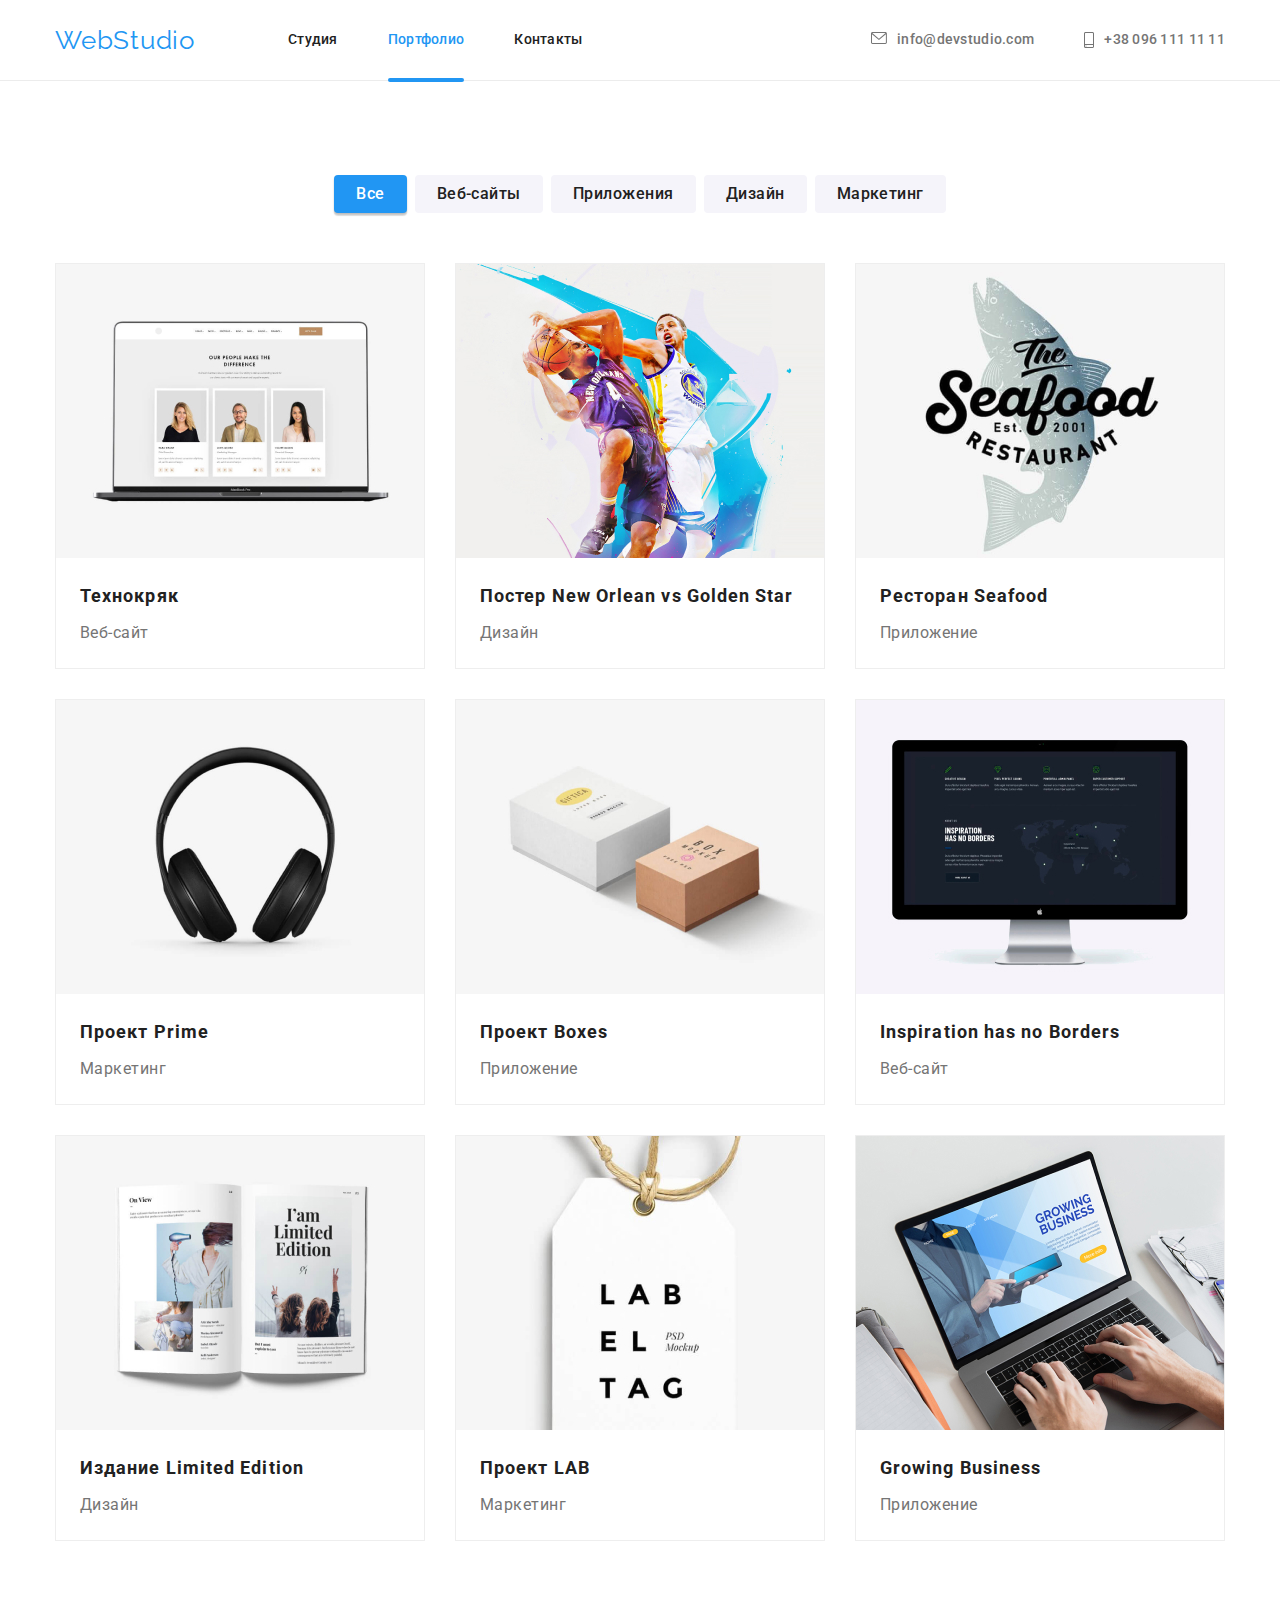
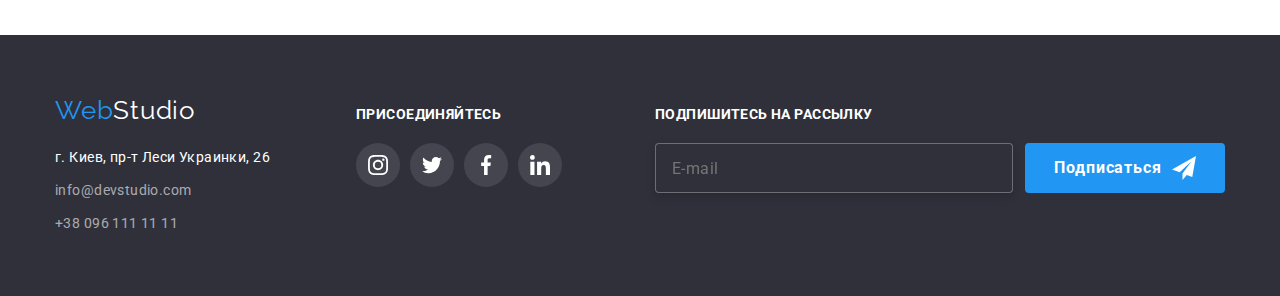
==== commit c0f431a4: "add sass" ====
--- a/portfolio.html
+++ b/portfolio.html
@@ -15,14 +15,15 @@
       rel="stylesheet"
       href="https://cdnjs.cloudflare.com/ajax/libs/modern-normalize/1.1.0/modern-normalize.min.css"
     />
-    <link rel="stylesheet" href="./css/styles.css" />
+    <!-- <link rel="stylesheet" href="./css/styles.css" /> -->
+    <link rel="stylesheet" href="./css/main.min.css" />
   </head>
   <body>
     <header class="border">
       <div class="container header-div">
         <div class="header-div">
-          <a href="" class="header-div__logo">
-            <span class="header-div__logo-1">Web</span><span class="header-div__logo-2">Studio</span></a
+          <a href="" class="logo">
+            <span>Web</span><span class="logo__header">Studio</span></a
           >
           <nav>
             <ul class="site-nav list">
@@ -30,7 +31,7 @@
                 <a href="./index.html" class="site-nav__list">Студия</a>
               </li>
               <li class="site-nav__iten">
-                <a href="./portfolio.html" class="site-nav__activ">Портфолио</a>
+                <a href="./portfolio.html" class="site-nav__list site-nav__list--activ">Портфолио</a>
               </li>
               <li class="site-nav__iten">
                 <a href="" class="site-nav__list">Контакты</a>
@@ -67,7 +68,7 @@
           <div class="portfolio-button">
             <ul class="portfolio-button__list list">
               <li class="iten">
-                <button type="button" class="portfolio-button__current-activ">Все</button>
+                <button type="button" class="portfolio-button__current portfolio-button__current--activ">Все</button>
               </li>
               <li class="iten">
                 <button type="button" class="portfolio-button__current">Веб-сайты</button>
@@ -267,102 +268,102 @@
       </section>
     </main>
     
-    <footer  class="footer-container">
+    <footer class="footer-container">
       <div class="container footer-contacts">
         <div class="footer-div">
-          <a href="" class="footer-div__logo logo-footer">
-            <span class="footer-div__logo-1">Web</span><span class="footer-div__logo-2">Studio</span></a
+          <a href="" class="logo logo-footer">
+            <span>Web</span><span class="logo__title logo__title--invers">Studio</span></a
           >
-          <address class="footer-div__address">
-            <ul class="footer-div__contacts list">
-              <li class="footer-div__iten">
+          <address class="address">
+            <ul class="address__contacts list">
+              <li class="address__iten">
                 <a
                   href="https://goo.gl/maps/tQwy83gQyjdD5JpE6"
-                  class="footer-div__address-activ"
+                  class="address__list address__list--activ"
                   >г. Киев, пр-т Леси Украинки, 26</a
                 >
               </li>
-              <li class="footer-div__iten">
-                <a href="mailto:info@devstudio.com" class="footer-div__address-list"
+              <li class="address__iten">
+                <a href="mailto:info@devstudio.com" class="address__list"
                   >info@devstudio.com</a
                 >
               </li>
-              <li class="footer-div__iten">
-                <a href="tel:+380961111111" class="footer-div__address-list"
+              <li class="address__iten">
+                <a href="tel:+380961111111" class="address__list"
                   >+38 096 111 11 11</a
                 >
               </li>
             </ul>
           </address>
         </div>
-        <div class="footer-box">
-          <h2 class="footer-box__title">Присоединяйтесь</h2>
-          <ul class="footer-box__team list">
-            <li class="footer-box__list">
+        <div class="social-box">
+          <h2 class="social-box__title">Присоединяйтесь</h2>
+          <ul class="social-box__team list">
+            <li class="social-box__list">
               <a
                 href=""
                 target="_blank"
                 rel="noopener noreferrer nofollow"
-                class="footer-box__icon"
-              >
-                <svg class="footer-box__user-icon" width="20" height="20">
+                class="social-box__icon"
+              >
+                <svg class="social-box__user-icon" width="20" height="20">
                   <use href="./img/symbol-defs.svg#icon-instagram-f"></use>
                 </svg>
               </a>
             </li>
-            <li class="footer-box__list">
+            <li class="social-box__list">
               <a
                 href=""
                 target="_blank"
                 rel="noopener noreferrer nofollow"
-                class="footer-box__icon"
-              >
-                <svg class="footer-box__user-icon" width="20" height="20">
+                class="social-box__icon"
+              >
+                <svg class="social-box__user-icon" width="20" height="20">
                   <use href="./img/symbol-defs.svg#icon-twitter-f"></use>
                 </svg>
               </a>
             </li>
-            <li class="footer-box__list">
+            <li class="social-box__list">
               <a
                 href=""
                 target="_blank"
                 rel="noopener noreferrer nofollow"
-                class="footer-box__icon"
-              >
-                <svg class="footer-box__user-icon" width="20" height="20">
+                class="social-box__icon"
+              >
+                <svg class="social-box__user-icon" width="20" height="20">
                   <use href="./img/symbol-defs.svg#icon-facebook-f"></use>
                 </svg>
               </a>
             </li>
-            <li class="footer-box__list">
+            <li class="social-box__list">
               <a
                 href=""
                 target="_blank"
                 rel="noopener noreferrer nofollow"
-                class="footer-box__icon"
-              >
-                <svg class="footer-box__user-icon" width="20" height="20">
+                class="social-box__icon"
+              >
+                <svg class="social-box__user-icon" width="20" height="20">
                   <use href="./img/symbol-defs.svg#icon-linkedin-f"></use>
                 </svg>
               </a>
             </li>
           </ul>
         </div>
-        <div class="footer-mail">
-          <h2 class="footer-box__title">Подпишитесь на рассылку</h2>
-          <form class="footer-mail__form">
-            <label class="footer-mail__label">
+        <div class="user-mail">
+          <h2 class="social-box__title">Подпишитесь на рассылку</h2>
+          <form class="user-mail__form">
+            <label class="user-mail__label">
               <input
                 type="email"
-                class="footer-mail__input"
+                class="user-mail__input"
                 name="email"
                 placeholder="E-mail"
                 required
               />
             </label>
-            <button type="submit" class="footer-mail__button">
+            <button type="submit" class="user-mail__button">
               Подписаться
-              <svg class="footer-mail__icon" width="24" height="24">
+              <svg class="user-mail__icon" width="24" height="24">
                 <use href="./img/symbol-defs.svg#icon-send-f"></use>
               </svg>
             </button>
--- a/css/styles.css
+++ b/css/styles.css
@@ -1,1122 +1,44 @@
-:root {
-  --primary-text-color: #757575;
-  --title-text-color: #212121;
-  --activ-color: #2196f3;
-  --color-header: #000000;
-  --color-text-reserve: #ffffff;
-  --color-footer-contacts: rgba(255, 255, 255, 0.6);
-  --color-icons: #afb1b8;
-}
 
-body {
-  margin: 0;
-  font-family: "Roboto", sans-serif;
-  background-color: #ffffff;
-  color: var(--title-text-color);
-}
 
 /*--------------------------logo----------------------------*/
-.header-div__logo {
-  text-decoration: none;
-  display: flex;
-  padding-top: 24px;
-  padding-bottom: 24px;
-}
 
-.header-div__logo-1 {
-  font-family: "Raleway", sans-serif;
-  font-size: 26px;
-  line-height: 1.19;
-  letter-spacing: 0.03em;
-}
 
-.header-div__logo-2 {
-  font-family: "Raleway", sans-serif;
-  font-size: 26px;
-  line-height: 1.19;
-  letter-spacing: 0.03em;
-}
 
-.header-div__logo-1 {
-  color: var(--activ-color);
-}
-
-.header-div__logo-2 {
-  color: var(--color-header);
-}
-
-.container {
-  width: 1200px;
-  margin: 0 auto;
-  padding-left: 15px;
-  padding-right: 15px;
-}
 
 /*--------------------------studio-main---------------------------*/
-.border {
-  border-bottom: 1px solid #ececec;
-}
 
-.title {
-  color: var(--title-text-color);
-  margin: 0;
-}
 
-.header-div {
-  display: flex;
-  align-items: center;
-}
 
-.contacts-list > .iten {
-  display: flex;
-  align-items: center;
-}
 
-.list {
-  margin: 0;
-  padding: 0;
-  list-style: none;
-}
 
-.site-nav {
-  display: flex;
-  margin-left: 93px;
-  align-items: baseline;
-}
 
-.site-nav__iten:not(:last-child) {
-  margin-right: 50px;
-}
 
-.contacts-list__iten:not(:last-child) {
-  margin-right: 50px;
-}
 
-.site-nav__activ {
-  text-decoration: none;
-  transition: color 250ms cubic-bezier(0.4, 0, 0.2, 1),
-    fill 250ms cubic-bezier(0.4, 0, 0.2, 1);
-}
 
-.site-nav__list {
-  text-decoration: none;
-  transition: color 250ms cubic-bezier(0.4, 0, 0.2, 1),
-    fill 250ms cubic-bezier(0.4, 0, 0.2, 1);
-}
 
-.site-nav__activ {
-  display: block;
-  padding-top: 32px;
-  padding-bottom: 32px;
 
-  font-weight: 500;
-  font-size: 14px;
-  line-height: 1.14;
-  color: var(--activ-color);
-  letter-spacing: 0.02em;
-  position: relative;
-}
 
-.site-nav__list {
-  display: block;
-  padding-top: 32px;
-  padding-bottom: 32px;
 
-  font-weight: 500;
-  font-size: 14px;
-  line-height: 1.14;
-  color: var(--title-text-color);
-  letter-spacing: 0.02em;
-  position: relative;
-  transition: color 250ms cubic-bezier(0.4, 0, 0.2, 1),
-    fill 250ms cubic-bezier(0.4, 0, 0.2, 1);
-}
 
-.site-nav__activ:hover,
-.site-nav__activ:focus {
-  color: var(--activ-color);
-}
 
-.site-nav__list:hover,
-.site-nav__list:focus {
-  color: var(--activ-color);
-}
-
-.site-nav__list:hover::after {
-  content: "";
-  height: 4px;
-  width: 100%;
-  background-color: #2196f3;
-  border-radius: 2px;
-  margin-top: 30px;
-  display: block;
-  position: absolute;
-}
-
-.site-nav__activ::after {
-  content: "";
-  height: 4px;
-  width: 100%;
-  background-color: #2196f3;
-  border-radius: 2px;
-  margin-top: 30px;
-  display: block;
-  position: absolute;
-}
-
-.contacts {
-  display: flex;
-  margin-left: auto;
-}
-
-.contacts-list {
-  display: flex;
-  margin-left: auto;
-}
-
-.contacts-list__info {
-  display: flex;
-  padding-top: 32px;
-  padding-bottom: 32px;
-
-  font-weight: 500;
-  font-size: 14px;
-  line-height: 1.14;
-  text-decoration: none;
-  color: var(--primary-text-color);
-  letter-spacing: 0.02em;
-  transition: color 250ms cubic-bezier(0.4, 0, 0.2, 1),
-    fill 250ms cubic-bezier(0.4, 0, 0.2, 1);
-}
-
-.contacts-list__header-icon {
-  margin-right: 10px;
-  fill: currentColor;
-}
-
-.contacts-list__info:hover,
-.contacts-list__info:focus {
-  color: var(--activ-color);
-}
-
-.heading-job {
-  padding-bottom: 94px;
-}
-
-.heading {
-  background-color: #c4c4c4;
-  height: 600px;
-  padding-top: 200px;
-  background-image: linear-gradient(
-      to right,
-      rgba(47, 48, 58, 0.4),
-      rgba(47, 48, 58, 0.4)
-    ),
-    url(../img/hero.jpg);
-
-  background-repeat: no-repeat;
-  background-position: center;
-  background-size: cover;
-}
-
-.heading__text {
-  display: block;
-  margin: 0 252px;
-  text-align: center;
-  margin-bottom: 30px;
-
-  font-weight: 900;
-  font-size: 44px;
-  line-height: 1.36;
-  text-transform: uppercase;
-  color: var(--color-text-reserve);
-  letter-spacing: 0.06em;
-}
-
-.heading__button-activ {
-  display: inline-block;
-  align-items: center;
-  text-align: center;
-  border: 2px solid var(--activ-color);
-  border-radius: 4px;
-  margin: 0 485px;
-  width: 200px;
-  height: 50px;
-
-  cursor: pointer;
-  font-weight: 700;
-  font-size: 16px;
-  line-height: 1.88;
-  font-family: inherit;
-  color: var(--color-text-reserve);
-  background-color: #2196f3;
-  border-color: var(--activ-color);
-  letter-spacing: 0.06em;
-}
-
-.heading__button-activ {
-  transition: background-color 250ms cubic-bezier(0.4, 0, 0.2, 1),
-    fill 250ms cubic-bezier(0.4, 0, 0.2, 1);
-}
-
-.heading__button-activ:hover,
-.heading__button-activ:focus {
-  background-color: #188ce8;
-  box-shadow: 0px 4px 4px rgba(0, 0, 0, 0.15);
-  border-radius: 4px;
-  border-color: var(--activ-color);
-}
-
-.heading-features {
-  padding-top: 94px;
-  padding-bottom: 94px;
-}
-
-.heading-features__list {
-  display: flex;
-}
-
-.heading-features__section:not(:last-child) {
-  margin-right: 30px;
-}
-
-.heading-features__section {
-  display: block;
-  margin-left: auto;
-  width: 270px;
-}
-
-.heading-features__icon {
-  display: flex;
-  height: 120px;
-  margin-bottom: 30px;
-  background-color: #f5f4fa;
-  border-radius: 4px;
-  justify-content: center;
-  align-items: center;
-}
-
-.heading-features__icon-svg {
-  width: 70px;
-  height: 70px;
-}
-
-.heading-features__title {
-  display: block;
-  padding: 0;
-  font-weight: 700;
-  font-size: 14px;
-  line-height: 1.14;
-  text-transform: uppercase;
-  letter-spacing: 0.03em;
-}
-
-.heading-features__text {
-  display: block;
-  margin: 10px 0 0 0;
-  font-size: 14px;
-  line-height: 1.71;
-  color: var(--primary-text-color);
-  letter-spacing: 0.03em;
-}
-
-.heading-job__portfolio {
-  display: block;
-  margin: 0 0 50px 0;
-  text-align: center;
-
-  font-weight: 700;
-  font-size: 36px;
-  line-height: 1.17;
-  letter-spacing: 0.03em;
-}
-
-.heading-job__list {
-  display: flex;
-}
-
-.heading-job__img {
-  position: relative;
-}
-
-.heading-job__img-text {
-  position: absolute;
-  bottom: 0;
-  height: 70px;
-  width: 100%;
-  background-color: rgba(47, 48, 58, 0.8);
-  font-weight: 700;
-  font-size: 14px;
-  line-height: 1.14;
-  text-align: center;
-  letter-spacing: 0.03em;
-  text-transform: uppercase;
-  color: #ffffff;
-  margin: 0;
-  padding: 27px 82px;
-}
-
-.heading-job__pict {
-  display: block;
-}
-
-.heading-job__img:not(:last-child) {
-  margin-right: 30px;
-}
-
-.user-team {
-  background-color: #f5f4fa;
-  padding-top: 94px;
-  padding-bottom: 94px;
-}
-
-.user-team__title {
-  display: block;
-  margin: 0;
-  text-align: center;
-  padding-bottom: 50px;
-
-  font-weight: 700;
-  font-size: 36px;
-  line-height: 1.17;
-  letter-spacing: 0.03em;
-}
-
-.user-team__list {
-  display: flex;
-}
-
-.user-team__pict {
-  display: block;
-}
-
-.user-team__img:not(:last-child) {
-  margin-right: 30px;
-}
-
-.user-team__img {
-  background-color: #ffffff;
-  box-shadow: 0px 1px 3px rgba(0, 0, 0, 0.12), 0px 1px 1px rgba(0, 0, 0, 0.14),
-    0px 2px 1px rgba(0, 0, 0, 0.2);
-  border-radius: 0px 0px 4px 4px;
-  width: 270px;
-}
-
-.user-profession {
-  padding-top: 30px;
-  padding-bottom: 30px;
-}
-
-.user-profession__name {
-  display: block;
-  margin: 0 0 10px 0;
-  text-align: center;
-
-  font-weight: 500;
-  font-size: 16px;
-  line-height: 1.19;
-  letter-spacing: 0.03em;
-}
-
-.user-profession__type {
-  display: block;
-  margin: 0;
-  text-align: center;
-
-  font-size: 16px;
-  line-height: 1.17;
-  color: var(--primary-text-color);
-  letter-spacing: 0.03em;
-}
-
-.team-box {
-  display: block;
-  margin-top: 16px;
-}
-
-.team-box__social {
-  display: flex;
-  justify-content: center;
-}
-
-.team-box__icon {
-  display: flex;
-  justify-content: center;
-  align-items: center;
-  width: 44px;
-  height: 44px;
-  border-radius: 50%;
-  padding: 0;
-  background-color: #ffffff;
-  fill: var(--color-icons);
-  transition: background-color 250ms cubic-bezier(0.4, 0, 0.2, 1),
-    fill 250ms cubic-bezier(0.4, 0, 0.2, 1);
-}
-
-.team-box__list:not(:last-child) {
-  margin-right: 10px;
-}
-
-.team-box__icon:hover,
-.team-box__icon:focus {
-  background-color: #2196f3;
-  fill: var(--color-text-reserve);
-}
-
-.user-client {
-  padding-top: 94px;
-  padding-bottom: 94px;
-}
-
-.user-client__title {
-  display: block;
-  margin: 0;
-  text-align: center;
-  padding-bottom: 50px;
-
-  font-weight: 700;
-  font-size: 36px;
-  line-height: 1.17;
-  letter-spacing: 0.03em;
-}
-
-.user-client__team {
-  display: flex;
-  justify-content: center;
-}
-
-.user-client__list {
-  display: flex;
-  width: 170px;
-  height: 92px;
-  padding: 0;
-}
-
-.user-client__list:not(:last-child) {
-  margin-right: 30px;
-}
-
-.user-client__icon {
-  justify-content: center;
-  border: 1px solid #afb1b8;
-  box-sizing: border-box;
-  border-radius: 4px;
-  fill: var(--color-icons);
-  transition: border 250ms cubic-bezier(0.4, 0, 0.2, 1),
-    fill 250ms cubic-bezier(0.4, 0, 0.2, 1);
-}
-
-.user-client__user-icon {
-  margin: 16px 32px;
-}
-
-.user-client__icon:hover,
-.user-client__icon:focus {
-  border: 1px solid #2196f3;
-  fill: var(--activ-color);
-}
 
 /*--------------------------footer----------------------------*/
-.footer-div {
-  display: block;
-}
-
-.footer-div__logo {
-  text-decoration: none;
-  display: flex;
-  padding-top: 24px;
-  padding-bottom: 24px;
-}
-
-.footer-div__logo-1 {
-  font-family: "Raleway", sans-serif;
-  font-size: 26px;
-  line-height: 1.19;
-  letter-spacing: 0.03em;
-}
-
-.footer-div__logo-2 {
-  font-family: "Raleway", sans-serif;
-  font-size: 26px;
-  line-height: 1.19;
-  letter-spacing: 0.03em;
-}
-
-.footer-div__logo-1 {
-  color: var(--activ-color);
-}
-
-.footer-div__logo-2 {
-  color: var(--color-text-reserve);
-}
-
-.footer-container {
-  background-color: #2f303a;
-  padding-top: 60px;
-  padding-bottom: 60px;
-}
-
-.logo-footer {
-  padding-bottom: 20px;
-  padding-top: 0;
-  width: 145px;
-}
-
-.footer-contacts {
-  display: flex;
-}
-
-.footer-div__contacts {
-  display: flex;
-  flex-direction: column;
-  width: 231px;
-  padding-left: 0;
-}
-
-.footer-div__iten:not(:last-child) {
-  margin-bottom: 9px;
-}
-
-.footer-div__address {
-  margin: 0;
-  width: 231px;
-  font-size: 14px;
-  line-height: 1.71;
-  font-style: normal;
-  letter-spacing: 0.03em;
-}
-
-.footer-div__address-activ {
-  text-decoration: none;
-  color: var(--color-text-reserve);
-}
-
-.footer-div__address-list {
-  color: var(--color-footer-contacts);
-  text-decoration: none;
-  transition: color 250ms cubic-bezier(0.4, 0, 0.2, 1),
-    fill 250ms cubic-bezier(0.4, 0, 0.2, 1);
-}
-
-.footer-div__address-list:hover,
-.footer-div__address-list:focus {
-  color: var(--color-text-reserve);
-}
-
-.footer-box {
-  margin-top: 12px;
-  margin-left: 70px;
-}
-
-.footer-box__title {
-  display: block;
-  margin: 0;
-  text-align: left;
-  padding-bottom: 20px;
-
-  font-weight: 700;
-  font-size: 14px;
-  line-height: 1.14;
-  letter-spacing: 0.03em;
-  text-transform: uppercase;
-  color: var(--color-text-reserve);
-}
-
-.footer-box__team {
-  display: flex;
-  justify-content: center;
-}
-
-.footer-box__icon {
-  display: flex;
-  justify-content: center;
-  align-items: center;
-  width: 44px;
-  height: 44px;
-  border-radius: 50%;
-  padding: 0;
-  background-color: rgba(255, 255, 255, 0.1);
-  fill: var(--color-text-reserve);
-  transition: background-color 250ms cubic-bezier(0.4, 0, 0.2, 1),
-    fill 250ms cubic-bezier(0.4, 0, 0.2, 1);
-}
-
-.footer-box__list:not(:last-child) {
-  margin-right: 10px;
-}
-
-.footer-box__icon:hover,
-.footer-box__icon:focus {
-  background-color: #2196f3;
-  fill: var(--color-text-reserve);
-}
-
-.footer-mail {
-  margin-top: 12px;
-  margin-left: 93px;
-}
-
-.footer-mail__form {
-  display: flex;
-}
-
-.footer-mail__label {
-  box-sizing: border-box;
-  outline: none;
-}
 
 
-.footer-mail__input {
-  display: flex;
-  box-sizing: border-box;
-  align-items: center;
-  outline: none;
-  border: 1px solid rgba(255, 255, 255, 0.3);
-  filter: drop-shadow(0px 4px 4px rgba(0, 0, 0, 0.15));
-  border-radius: 4px;
-  font-size: 16px;
-  line-height: 1.25;
-  letter-spacing: 0.03em;
-  color: var(--color-footer-contacts);
-  height: 50px;
-  width: 358px;
-  padding-left: 16px;
-  background-color: #2f303a;
-  transition: border-color 250ms cubic-bezier(0.4, 0, 0.2, 1),
-    fill 250ms cubic-bezier(0.4, 0, 0.2, 1);
-}
 
-.footer-mail__input:valid {
-  border-color: var(--activ-color);
-}
 
-.footer-mail__input:invalid {
-  border-color: rgba(255, 255, 255, 0.3);
-}
 
-.footer-mail__input:focus {
-  border-color: var(--activ-color);
-}
 
-.footer-mail__button {
-  display: flex;
-  align-items: center;
-  justify-content: center;
-  border: 2px solid var(--activ-color);
-  border-radius: 4px;
-  margin-left: 12px;
-  width: 200px;
-  height: 50px;
-
-  cursor: pointer;
-  font-weight: 700;
-  font-size: 16px;
-  line-height: 1.88;
-  font-family: inherit;
-  color: var(--color-text-reserve);
-  background-color: #2196f3;
-  border-color: var(--activ-color);
-  letter-spacing: 0.06em;
-  transition: background-color 250ms cubic-bezier(0.4, 0, 0.2, 1),
-    fill 250ms cubic-bezier(0.4, 0, 0.2, 1);
-}
-
-.footer-mail__button:hover,
-.footer-mail__button:focus {
-  background-color: #188ce8;
-  box-shadow: 0px 4px 4px rgba(0, 0, 0, 0.15);
-  border-radius: 4px;
-  border-color: var(--activ-color);
-}
-
-.footer-mail__icon {
-  margin-left: 10px;
-  fill: currentColor;
-}
 
 /*--------------------------portfolio----------------------------*/
-.portfolio-section {
-  padding-bottom: 94px;
-  padding-top: 94px;
-}
 
-.portfolio-button {
-  margin-bottom: 50px;
-}
 
-.portfolio-button__list {
-  display: flex;
-  justify-content: center;
-  margin: 0;
-}
 
-.portfolio-button__list > .iten:not(:last-child) {
-  margin-right: 8px;
-}
 
-.portfolio-button__current-activ {
-  display: inline-block;
-  align-items: center;
-  text-align: center;
-  padding: 6px 22px;
 
-  cursor: pointer;
-  font-weight: 500;
-  font-size: 16px;
-  line-height: 1.63;
-  font-family: inherit;
-  color: var(--color-text-reserve);
-  background-color: #2196f3;
-  border: none;
-  letter-spacing: 0.03em;
-  border-radius: 4px;
-  box-shadow: 0px 3px 1px rgba(0, 0, 0, 0.1), 0px 1px 2px rgba(0, 0, 0, 0.08),
-    0px 2px 2px rgba(0, 0, 0, 0.12);
-}
-
-.portfolio-button__current {
-  display: inline-block;
-  align-items: center;
-  text-align: center;
-  padding: 6px 22px;
-
-  cursor: pointer;
-  font-weight: 500;
-  font-size: 16px;
-  line-height: 1.63;
-  font-family: inherit;
-  color: var(--title-text-color);
-  background-color: #f5f4fa;
-  border: none;
-  letter-spacing: 0.03em;
-  border-radius: 4px;
-  transition: color 250ms cubic-bezier(0.4, 0, 0.2, 1),
-    fill 250ms cubic-bezier(0.4, 0, 0.2, 1);
-}
-
-.portfolio-button__current:hover,
-.portfolio-button__current:focus {
-  color: var(--color-text-reserve);
-  background-color: #2196f3;
-  border-color: var(--activ-color);
-  box-shadow: 0px 3px 1px rgba(0, 0, 0, 0.1), 0px 1px 2px rgba(0, 0, 0, 0.08),
-    0px 2px 2px rgba(0, 0, 0, 0.12);
-}
-
-.user-portfolio {
-  display: flex;
-  flex-wrap: wrap;
-}
-
-.user-portfolio__element {
-  width: 370px;
-  margin-right: 30px;
-  margin-bottom: 30px;
-  border: 1px solid #eeeeee;
-  box-sizing: border-box;
-  transition: color 250ms cubic-bezier(0.4, 0, 0.2, 1),
-    fill 250ms cubic-bezier(0.4, 0, 0.2, 1);
-}
-
-.user-portfolio__element:hover .user-portfolio__text {
-  transform: translateY(0);
-}
-
-.user-portfolio__img {
-  position: relative;
-  overflow: hidden;
-}
-
-.user-portfolio__text {
-  position: absolute;
-  top: 0;
-  background-color: rgba(33, 150, 243, 0.9);
-  color: var(--color-text-reserve);
-  font-size: 18px;
-  line-height: 1.56;
-  letter-spacing: 0.03em;
-  padding: 63px 24px;
-  margin: 0;
-  transform: translateY(100%);
-  transition: 250ms linear;
-  overflow: auto;
-}
-
-.user-portfolio__element:hover {
-  box-shadow: 0px 4px 4px rgba(0, 0, 0, 0.25);
-}
-
-.user-portfolio__element:nth-child(3n) {
-  margin-right: 0;
-}
-
-.user-portfolio__element:nth-last-child(-n + 3) {
-  margin-bottom: 0;
-}
-
-.user-portfolio__element img {
-  display: block;
-}
-
-.user-portfolio__title {
-  padding-top: 20px;
-  padding-left: 24px;
-  padding-bottom: 20px;
-}
-
-.user-portfolio__name {
-  display: block;
-  margin: 0 0 4px 0;
-
-  font-weight: 700;
-  font-size: 18px;
-  line-height: 2;
-  letter-spacing: 0.06em;
-}
-
-.user-portfolio__type {
-  display: block;
-  margin: 0;
-
-  font-size: 16px;
-  line-height: 1.88;
-  color: var(--primary-text-color);
-  letter-spacing: 0.03em;
-}
 
 /* ------------------------------------modal------------------------------ */
 
-.backdrop {
-  position: fixed;
-  top: 0;
-  background-color: rgba(0, 0, 0, 0.2);
-  width: 100%;
-  height: 100%;
-  transition: opacity 250ms, visibility 250ms;
-}
 
-.backdrop.is-hidden .modal {
-  transform: scale(0.25) rotateY(60deg);
-}
 
-.modal {
-  width: 528px;
-  height: 581px;
-  background-color: #ffffff;
-  border-radius: 4px;
-  position: absolute;
-  top: 50%;
-  left: 50%;
-  transition: transform 250ms;
-  transform: translate(-50%, -50%) scale(1) rotateY(0);
-}
 
-.modal__close-btn {
-  display: flex;
-  justify-content: center;
-  align-items: center;
-  cursor: pointer;
-  position: absolute;
-  height: 30px;
-  width: 30px;
-  border-radius: 50%;
-  border: 1px solid rgba(0, 0, 0, 0.1);
-  top: 8px;
-  right: 8px;
-  padding: 0;
-  text-align: center;
-  transition: color 250ms cubic-bezier(0.4, 0, 0.2, 1),
-    fill 250ms cubic-bezier(0.4, 0, 0.2, 1);
-}
-
-.modal__close-btn:hover,
-.modal__close-btn:focus {
-  fill: var(--activ-color);
-}
-
-.is-hidden {
-  opacity: 0;
-  pointer-events: none;
-  visibility: hidden;
-}
-
-.modal__title {
-  display: flex;
-  text-align: center;
-  position: absolute;
-  font-weight: 700;
-  font-size: 20px;
-  line-height: 1.15;
-  letter-spacing: 0.03em;
-  color: var(--title-text-color);
-  top: 40px;
-  left: 40px;
-  margin: 0 0 12px 0;
-  padding: 0;
-}
-
-.modal__label {
-  display: flex;
-  flex-direction: column;
-  margin-left: 40px;
-  margin-bottom: 4px;
-  font-size: 12px;
-  line-height: 1.17;
-  letter-spacing: 0.01em;
-  color: var(--primary-text-color);
-}
-
-.modal__user-name {
-  margin-top: 75px;
-}
-
-.modal__input-div {
-  position: relative;
-  margin: 0 40px 10px 40px;
-}
-
-.modal__input {
-  box-sizing: border-box;
-  width: 448px;
-  height: 40px;
-  border: 1px solid rgba(33, 33, 33, 0.2);
-  border-radius: 4px;
-  padding-left: 42px;
-  outline: none;
-  transition: border-color 250ms cubic-bezier(0.4, 0, 0.2, 1),
-    fill 250ms cubic-bezier(0.4, 0, 0.2, 1);
-}
-
-.modal__input-icon {
-  position: absolute;
-  left: 12px;
-  top: 50%;
-  transform: translateY(-50%);
-  transition: border-color 250ms cubic-bezier(0.4, 0, 0.2, 1),
-    fill 250ms cubic-bezier(0.4, 0, 0.2, 1);
-}
-
-.modal__input:focus {
-  border-color: var(--activ-color);
-}
-
-.modal__input:focus + .modal__input-icon {
-  fill: var(--activ-color);
-}
-
-.modal__text {
-  position: relative;
-  margin: 0 40px 10px 40px;
-  display: flex;
-  width: 448px;
-  height: 120px;
-  border: 1px solid rgba(33, 33, 33, 0.2);
-  border-radius: 4px;
-  padding-left: 16px;
-  padding-top: 12px;
-  resize: none;
-  outline: none;
-  font-size: 12px;
-  line-height: 1.17;
-  letter-spacing: 0.01em;
-  color: rgba(117, 117, 117, 0.5);
-  transition: border-color 250ms cubic-bezier(0.4, 0, 0.2, 1),
-    fill 250ms cubic-bezier(0.4, 0, 0.2, 1);
-}
-
-.modal__text::placeholder {
-  font-size: 12px;
-  line-height: 1.17;
-  letter-spacing: 0.01em;
-  color: rgba(117, 117, 117, 0.5);
-}
-
-.modal__text:focus {
-  border-color: var(--activ-color);
-}
-
-.modal__field-div {
-  position: relative;
-  margin: 20px 40px 30px 54px;
-}
-
-.modal__chek-text {
-  display: flex;
-  align-items: center;
-  font-size: 14px;
-  line-height: 1.71;
-  letter-spacing: 0.03em;
-  color: var(--primary-text-color);
-}
-
-.modal__chek-text-link {
-  display: flex;
-  align-items: center;
-  font-size: 14px;
-  line-height: 1.71;
-  letter-spacing: 0.03em;
-  color: var(--activ-color);
-  text-decoration-line: underline;
-  margin-left: 4px;
-}
-
-.modal__chek-text::before {
-  content: "";
-  width: 16px;
-  height: 15px;
-  margin-right: 7px;
-  border: 2px solid #212121;
-  border-radius: 2px;
-}
-
-.modal__input-chek:checked + .modal__chek-text::before {
-  border: 0.2px solid #ffffff;
-  background-image: url(../img/check-modal.svg);
-  background-repeat: no-repeat;
-  background-position: center;
-}
-
-.vis-hidden {
-  position: absolute;
-  white-space: nowrap;
-  width: 1px;
-  height: 1px;
-  overflow: hidden;
-  border: 0;
-  padding: 0;
-  clip: rect(0 0 0 0);
-  clip-path: inset(50%);
-  margin: -1px;
-}
-
-.modal__button-chek {
-  display: inline-block;
-  text-align: center;
-  align-items: center;
-  justify-content: center;
-  border: 2px solid var(--activ-color);
-  border-radius: 4px;
-  margin-left: 165px;
-  padding: 0;
-  width: 200px;
-  height: 50px;
-  cursor: pointer;
-  font-weight: 700;
-  font-size: 16px;
-  line-height: 1.88;
-  font-family: inherit;
-  color: var(--color-text-reserve);
-  background-color: #2196f3;
-  border-color: var(--activ-color);
-  letter-spacing: 0.06em;
-  transition: background-color 250ms cubic-bezier(0.4, 0, 0.2, 1),
-    fill 250ms cubic-bezier(0.4, 0, 0.2, 1);
-}
-
-.modal__button-chek:hover,
-.modal__button-chek:focus {
-  background-color: #188ce8;
-  box-shadow: 0px 4px 4px rgba(0, 0, 0, 0.15);
-  border-radius: 4px;
-  border-color: var(--activ-color);
-}
--- a/css/main.min.css
+++ b/css/main.min.css
@@ -0,0 +1 @@
+:root{--primary-text-color: #757575;--title-text-color: #212121;--activ-color: #2196f3;--color-header: #000000;--color-text-reserve: #ffffff;--color-footer-contacts: rgba(255, 255, 255, 0.6);--color-icons: #afb1b8}body{margin:0;font-family:"Roboto",sans-serif;background-color:#fff;color:var(--title-text-color)}.list{margin:0;padding:0;list-style:none}.is-hidden{opacity:0;pointer-events:none;visibility:hidden}.vis-hidden{position:absolute;white-space:nowrap;width:1px;height:1px;overflow:hidden;border:0;padding:0;clip:rect(0 0 0 0);clip-path:inset(50%);margin:-1px}.logo{text-decoration:none;display:flex;padding-top:24px;padding-bottom:24px;font-family:"Raleway",sans-serif;font-size:26px;line-height:1.19;letter-spacing:.03em;color:var(--activ-color)}.logo__title{color:var(--color-header)}.logo__title--invers{color:var(--color-text-reserve)}.container{width:1200px;margin:0 auto;padding-left:15px;padding-right:15px}.border{border-bottom:1px solid #ececec}.header-div{display:flex;align-items:center}.site-nav{display:flex;margin-left:93px;align-items:baseline}.site-nav__iten:not(:last-child){margin-right:50px}.site-nav__list{display:block;padding-top:32px;padding-bottom:32px;font-weight:500;font-size:14px;line-height:1.14;color:var(--title-text-color);letter-spacing:.02em;position:relative;transition:color 250ms cubic-bezier(0.4, 0, 0.2, 1),fill 250ms cubic-bezier(0.4, 0, 0.2, 1);text-decoration:none;transition:color 250ms cubic-bezier(0.4, 0, 0.2, 1),fill 250ms cubic-bezier(0.4, 0, 0.2, 1)}.site-nav__list--activ{display:block;padding-top:32px;padding-bottom:32px;font-weight:500;font-size:14px;line-height:1.14;color:var(--activ-color);letter-spacing:.02em;position:relative;text-decoration:none;transition:color 250ms cubic-bezier(0.4, 0, 0.2, 1),fill 250ms cubic-bezier(0.4, 0, 0.2, 1)}.site-nav__list--activ:hover,.site-nav__list--activ:focus{color:var(--activ-color)}.site-nav__list:hover,.site-nav__list:focus{color:var(--activ-color)}.site-nav__list:hover::after{content:"";height:4px;width:100%;background-color:#2196f3;border-radius:2px;margin-top:30px;display:block;position:absolute}.site-nav__list--activ::after{content:"";height:4px;width:100%;background-color:#2196f3;border-radius:2px;margin-top:30px;display:block;position:absolute}.contacts{display:flex;margin-left:auto}.contacts-list{display:flex;margin-left:auto}.contacts-list>.iten{display:flex;align-items:center}.contacts-list__iten:not(:last-child){margin-right:50px}.contacts-list__info{display:flex;padding-top:32px;padding-bottom:32px;font-weight:500;font-size:14px;line-height:1.14;text-decoration:none;color:var(--primary-text-color);letter-spacing:.02em;transition:color 250ms cubic-bezier(0.4, 0, 0.2, 1),fill 250ms cubic-bezier(0.4, 0, 0.2, 1)}.contacts-list__header-icon{margin-right:10px;fill:currentColor}.contacts-list__info:hover,.contacts-list__info:focus{color:var(--activ-color)}.title{color:var(--title-text-color);margin:0}.heading{background-color:#c4c4c4;height:600px;padding-top:200px;background-image:linear-gradient(to right, rgba(47, 48, 58, 0.4), rgba(47, 48, 58, 0.4)),url(../img/hero.jpg);background-repeat:no-repeat;background-position:center;background-size:cover}.heading__text{display:block;margin:0 252px;text-align:center;margin-bottom:30px;font-weight:900;font-size:44px;line-height:1.36;text-transform:uppercase;color:var(--color-text-reserve);letter-spacing:.06em}.heading__button-activ{display:inline-block;align-items:center;text-align:center;border:2px solid var(--activ-color);border-radius:4px;margin:0 485px;width:200px;height:50px;cursor:pointer;font-weight:700;font-size:16px;line-height:1.88;font-family:inherit;color:var(--color-text-reserve);background-color:#2196f3;border-color:var(--activ-color);letter-spacing:.06em;transition:background-color 250ms cubic-bezier(0.4, 0, 0.2, 1),fill 250ms cubic-bezier(0.4, 0, 0.2, 1)}.heading__button-activ:hover,.heading__button-activ:focus{background-color:#188ce8;box-shadow:0px 4px 4px rgba(0,0,0,.15);border-radius:4px;border-color:var(--activ-color)}.heading-features{padding-top:94px;padding-bottom:94px}.heading-features__list{display:flex}.heading-features__section:not(:last-child){margin-right:30px}.heading-features__section{display:block;margin-left:auto;width:270px}.heading-features__icon{display:flex;height:120px;margin-bottom:30px;background-color:#f5f4fa;border-radius:4px;justify-content:center;align-items:center}.heading-features__icon-svg{width:70px;height:70px}.heading-features__title{display:block;padding:0;font-weight:700;font-size:14px;line-height:1.14;text-transform:uppercase;letter-spacing:.03em}.heading-features__text{display:block;margin:10px 0 0 0;font-size:14px;line-height:1.71;color:var(--primary-text-color);letter-spacing:.03em}.heading-job{padding-bottom:94px}.heading-job__portfolio{display:block;margin:0 0 50px 0;text-align:center;font-weight:700;font-size:36px;line-height:1.17;letter-spacing:.03em}.heading-job__list{display:flex}.heading-job__img{position:relative}.heading-job__img-text{position:absolute;bottom:0;height:70px;width:100%;background-color:rgba(47,48,58,.8);font-weight:700;font-size:14px;line-height:1.14;text-align:center;letter-spacing:.03em;text-transform:uppercase;color:#fff;margin:0;padding:27px 82px}.heading-job__pict{display:block}.heading-job__img:not(:last-child){margin-right:30px}.user-team{background-color:#f5f4fa;padding-top:94px;padding-bottom:94px}.user-team__title{display:block;margin:0;text-align:center;padding-bottom:50px;font-weight:700;font-size:36px;line-height:1.17;letter-spacing:.03em}.user-team__list{display:flex}.user-team__pict{display:block}.user-team__img:not(:last-child){margin-right:30px}.user-team__img{background-color:#fff;box-shadow:0px 1px 3px rgba(0,0,0,.12),0px 1px 1px rgba(0,0,0,.14),0px 2px 1px rgba(0,0,0,.2);border-radius:0px 0px 4px 4px;width:270px}.user-profession{padding-top:30px;padding-bottom:30px}.user-profession__name{display:block;margin:0 0 10px 0;text-align:center;font-weight:500;font-size:16px;line-height:1.19;letter-spacing:.03em}.user-profession__type{display:block;margin:0;text-align:center;font-size:16px;line-height:1.17;color:var(--primary-text-color);letter-spacing:.03em}.team-box{display:block;margin-top:16px}.team-box__social{display:flex;justify-content:center}.team-box__icon{display:flex;justify-content:center;align-items:center;width:44px;height:44px;border-radius:50%;padding:0;background-color:#fff;fill:var(--color-icons);transition:background-color 250ms cubic-bezier(0.4, 0, 0.2, 1),fill 250ms cubic-bezier(0.4, 0, 0.2, 1)}.team-box__list:not(:last-child){margin-right:10px}.team-box__icon:hover,.team-box__icon:focus{background-color:#2196f3;fill:var(--color-text-reserve)}.user-client{padding-top:94px;padding-bottom:94px}.user-client__title{display:block;margin:0;text-align:center;padding-bottom:50px;font-weight:700;font-size:36px;line-height:1.17;letter-spacing:.03em}.user-client__team{display:flex;justify-content:center}.user-client__list{display:flex;width:170px;height:92px;padding:0}.user-client__list:not(:last-child){margin-right:30px}.user-client__icon{justify-content:center;border:1px solid #afb1b8;box-sizing:border-box;border-radius:4px;fill:var(--color-icons);transition:border 250ms cubic-bezier(0.4, 0, 0.2, 1),fill 250ms cubic-bezier(0.4, 0, 0.2, 1)}.user-client__user-icon{margin:16px 32px}.user-client__icon:hover,.user-client__icon:focus{border:1px solid #2196f3;fill:var(--activ-color)}.footer-div{display:block}.footer-container{background-color:#2f303a;padding-top:60px;padding-bottom:60px}.logo-footer{padding-bottom:20px;padding-top:0;width:145px}.footer-contacts{display:flex}.address{margin:0;width:231px;font-size:14px;line-height:1.71;font-style:normal;letter-spacing:.03em}.address__contacts{display:flex;flex-direction:column;width:231px;padding-left:0}.address__iten:not(:last-child){margin-bottom:9px}.address__list{color:var(--color-footer-contacts);text-decoration:none;transition:color 250ms cubic-bezier(0.4, 0, 0.2, 1),fill 250ms cubic-bezier(0.4, 0, 0.2, 1)}.address__list--activ{text-decoration:none;color:var(--color-text-reserve)}.address__list:hover,.address__list:focus{color:var(--color-text-reserve)}.social-box{margin-top:12px;margin-left:70px}.social-box__title{display:block;margin:0;text-align:left;padding-bottom:20px;font-weight:700;font-size:14px;line-height:1.14;letter-spacing:.03em;text-transform:uppercase;color:var(--color-text-reserve)}.social-box__team{display:flex;justify-content:center}.social-box__icon{display:flex;justify-content:center;align-items:center;width:44px;height:44px;border-radius:50%;padding:0;background-color:rgba(255,255,255,.1);fill:var(--color-text-reserve);transition:background-color 250ms cubic-bezier(0.4, 0, 0.2, 1),fill 250ms cubic-bezier(0.4, 0, 0.2, 1)}.social-box__list:not(:last-child){margin-right:10px}.social-box__icon:hover,.social-box__icon:focus{background-color:#2196f3;fill:var(--color-text-reserve)}.user-mail{margin-top:12px;margin-left:93px}.user-mail__form{display:flex}.user-mail__label{box-sizing:border-box;outline:none}.user-mail__input{display:flex;box-sizing:border-box;align-items:center;outline:none;border:1px solid rgba(255,255,255,.3);filter:drop-shadow(0px 4px 4px rgba(0, 0, 0, 0.15));border-radius:4px;font-size:16px;line-height:1.25;letter-spacing:.03em;color:var(--color-footer-contacts);height:50px;width:358px;padding-left:16px;background-color:#2f303a;transition:border-color 250ms cubic-bezier(0.4, 0, 0.2, 1),fill 250ms cubic-bezier(0.4, 0, 0.2, 1)}.user-mail__input:valid{border-color:var(--activ-color)}.user-mail__input:invalid{border-color:rgba(255,255,255,.3)}.user-mail__input:focus{border-color:var(--activ-color)}.user-mail__button{display:flex;align-items:center;justify-content:center;border:2px solid var(--activ-color);border-radius:4px;margin-left:12px;width:200px;height:50px;cursor:pointer;font-weight:700;font-size:16px;line-height:1.88;font-family:inherit;color:var(--color-text-reserve);background-color:#2196f3;border-color:var(--activ-color);letter-spacing:.06em;transition:background-color 250ms cubic-bezier(0.4, 0, 0.2, 1),fill 250ms cubic-bezier(0.4, 0, 0.2, 1)}.user-mail__button:hover,.user-mail__button:focus{background-color:#188ce8;box-shadow:0px 4px 4px rgba(0,0,0,.15);border-radius:4px;border-color:var(--activ-color)}.user-mail__icon{margin-left:10px;fill:currentColor}.backdrop{position:fixed;top:0;background-color:rgba(0,0,0,.2);width:100%;height:100%;transition:opacity 250ms,visibility 250ms}.backdrop.is-hidden .modal{transform:scale(0.25) rotateY(60deg)}.modal{width:528px;height:581px;background-color:#fff;border-radius:4px;position:absolute;top:50%;left:50%;transition:transform 250ms;transform:translate(-50%, -50%) scale(1) rotateY(0)}.modal__close-btn{display:flex;justify-content:center;align-items:center;cursor:pointer;position:absolute;height:30px;width:30px;border-radius:50%;border:1px solid rgba(0,0,0,.1);top:8px;right:8px;padding:0;text-align:center;transition:color 250ms cubic-bezier(0.4, 0, 0.2, 1),fill 250ms cubic-bezier(0.4, 0, 0.2, 1)}.modal__close-btn:hover,.modal__close-btn:focus{fill:var(--activ-color)}.modal__title{display:flex;text-align:center;position:absolute;font-weight:700;font-size:20px;line-height:1.15;letter-spacing:.03em;color:var(--title-text-color);top:40px;left:40px;margin:0 0 12px 0;padding:0}.modal__label{display:flex;flex-direction:column;margin-left:40px;margin-bottom:4px;font-size:12px;line-height:1.17;letter-spacing:.01em;color:var(--primary-text-color)}.modal__user-name{margin-top:75px}.modal__input-div{position:relative;margin:0 40px 10px 40px}.modal__input{box-sizing:border-box;width:448px;height:40px;border:1px solid rgba(33,33,33,.2);border-radius:4px;padding-left:42px;outline:none;transition:border-color 250ms cubic-bezier(0.4, 0, 0.2, 1),fill 250ms cubic-bezier(0.4, 0, 0.2, 1)}.modal__input-icon{position:absolute;left:12px;top:50%;transform:translateY(-50%);transition:border-color 250ms cubic-bezier(0.4, 0, 0.2, 1),fill 250ms cubic-bezier(0.4, 0, 0.2, 1)}.modal__input:focus{border-color:var(--activ-color)}.modal__input:focus+.modal__input-icon{fill:var(--activ-color)}.modal__text{position:relative;margin:0 40px 10px 40px;display:flex;width:448px;height:120px;border:1px solid rgba(33,33,33,.2);border-radius:4px;padding-left:16px;padding-top:12px;resize:none;outline:none;font-size:12px;line-height:1.17;letter-spacing:.01em;color:rgba(117,117,117,.5);transition:border-color 250ms cubic-bezier(0.4, 0, 0.2, 1),fill 250ms cubic-bezier(0.4, 0, 0.2, 1)}.modal__text::placeholder{font-size:12px;line-height:1.17;letter-spacing:.01em;color:rgba(117,117,117,.5)}.modal__text:focus{border-color:var(--activ-color)}.modal__field-div{position:relative;margin:20px 40px 30px 54px}.modal__chek-text{display:flex;align-items:center;font-size:14px;line-height:1.71;letter-spacing:.03em;color:var(--primary-text-color)}.modal__chek-text-link{display:flex;align-items:center;font-size:14px;line-height:1.71;letter-spacing:.03em;color:var(--activ-color);text-decoration-line:underline;margin-left:4px}.modal__chek-text::before{content:"";width:16px;height:15px;margin-right:7px;border:2px solid #212121;border-radius:2px}.modal__input-chek:checked+.modal__chek-text::before{border:.2px solid #fff;background-image:url(../img/check-modal.svg);background-repeat:no-repeat;background-position:center}.modal__button-chek{display:inline-block;text-align:center;align-items:center;justify-content:center;border:2px solid var(--activ-color);border-radius:4px;margin-left:165px;padding:0;width:200px;height:50px;cursor:pointer;font-weight:700;font-size:16px;line-height:1.88;font-family:inherit;color:var(--color-text-reserve);background-color:#2196f3;border-color:var(--activ-color);letter-spacing:.06em;transition:background-color 250ms cubic-bezier(0.4, 0, 0.2, 1),fill 250ms cubic-bezier(0.4, 0, 0.2, 1)}.modal__button-chek:hover,.modal__button-chek:focus{background-color:#188ce8;box-shadow:0px 4px 4px rgba(0,0,0,.15);border-radius:4px;border-color:var(--activ-color)}.portfolio-section{padding-bottom:94px;padding-top:94px}.portfolio-button{margin-bottom:50px}.portfolio-button__list{display:flex;justify-content:center;margin:0}.portfolio-button__list>.iten:not(:last-child){margin-right:8px}.portfolio-button__current{display:inline-block;align-items:center;text-align:center;padding:6px 22px;cursor:pointer;font-weight:500;font-size:16px;line-height:1.63;font-family:inherit;color:var(--title-text-color);background-color:#f5f4fa;border:none;letter-spacing:.03em;border-radius:4px;transition:color 250ms cubic-bezier(0.4, 0, 0.2, 1),fill 250ms cubic-bezier(0.4, 0, 0.2, 1)}.portfolio-button__current--activ{display:inline-block;align-items:center;text-align:center;padding:6px 22px;cursor:pointer;font-weight:500;font-size:16px;line-height:1.63;font-family:inherit;color:var(--color-text-reserve);background-color:#2196f3;border:none;letter-spacing:.03em;border-radius:4px;box-shadow:0px 3px 1px rgba(0,0,0,.1),0px 1px 2px rgba(0,0,0,.08),0px 2px 2px rgba(0,0,0,.12)}.portfolio-button__current:hover,.portfolio-button__current:focus{color:var(--color-text-reserve);background-color:#2196f3;border-color:var(--activ-color);box-shadow:0px 3px 1px rgba(0,0,0,.1),0px 1px 2px rgba(0,0,0,.08),0px 2px 2px rgba(0,0,0,.12)}.user-portfolio{display:flex;flex-wrap:wrap}.user-portfolio__element{width:370px;margin-right:30px;margin-bottom:30px;border:1px solid #eee;box-sizing:border-box;transition:color 250ms cubic-bezier(0.4, 0, 0.2, 1),fill 250ms cubic-bezier(0.4, 0, 0.2, 1)}.user-portfolio__element:hover .user-portfolio__text{transform:translateY(0)}.user-portfolio__img{position:relative;overflow:hidden}.user-portfolio__text{position:absolute;top:0;background-color:rgba(33,150,243,.9);color:var(--color-text-reserve);font-size:18px;line-height:1.56;letter-spacing:.03em;padding:63px 24px;margin:0;transform:translateY(100%);transition:250ms linear;overflow:auto}.user-portfolio__element:hover{box-shadow:0px 4px 4px rgba(0,0,0,.25)}.user-portfolio__element:nth-child(3n){margin-right:0}.user-portfolio__element:nth-last-child(-n+3){margin-bottom:0}.user-portfolio__element img{display:block}.user-portfolio__title{padding-top:20px;padding-left:24px;padding-bottom:20px}.user-portfolio__name{display:block;margin:0 0 4px 0;font-weight:700;font-size:18px;line-height:2;letter-spacing:.06em}.user-portfolio__type{display:block;margin:0;font-size:16px;line-height:1.88;color:var(--primary-text-color);letter-spacing:.03em}/*# sourceMappingURL=main.min.css.map */